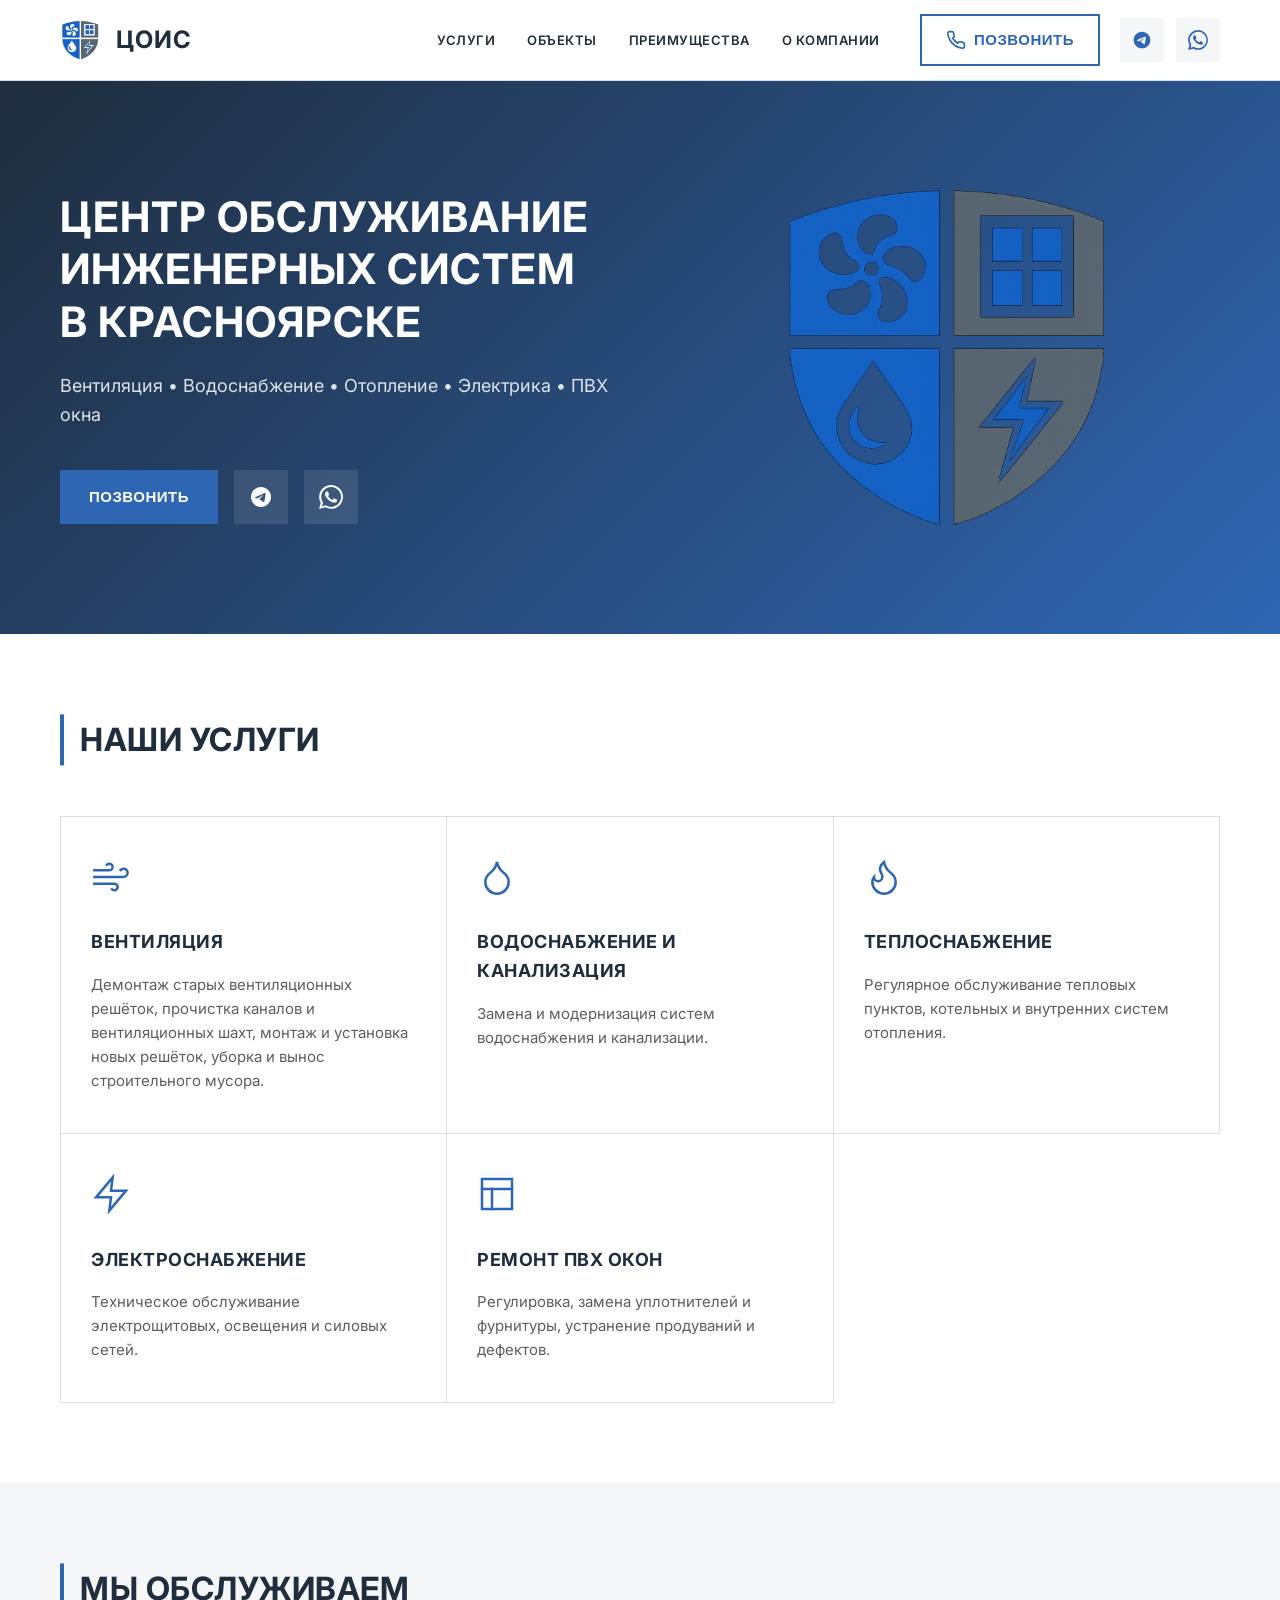
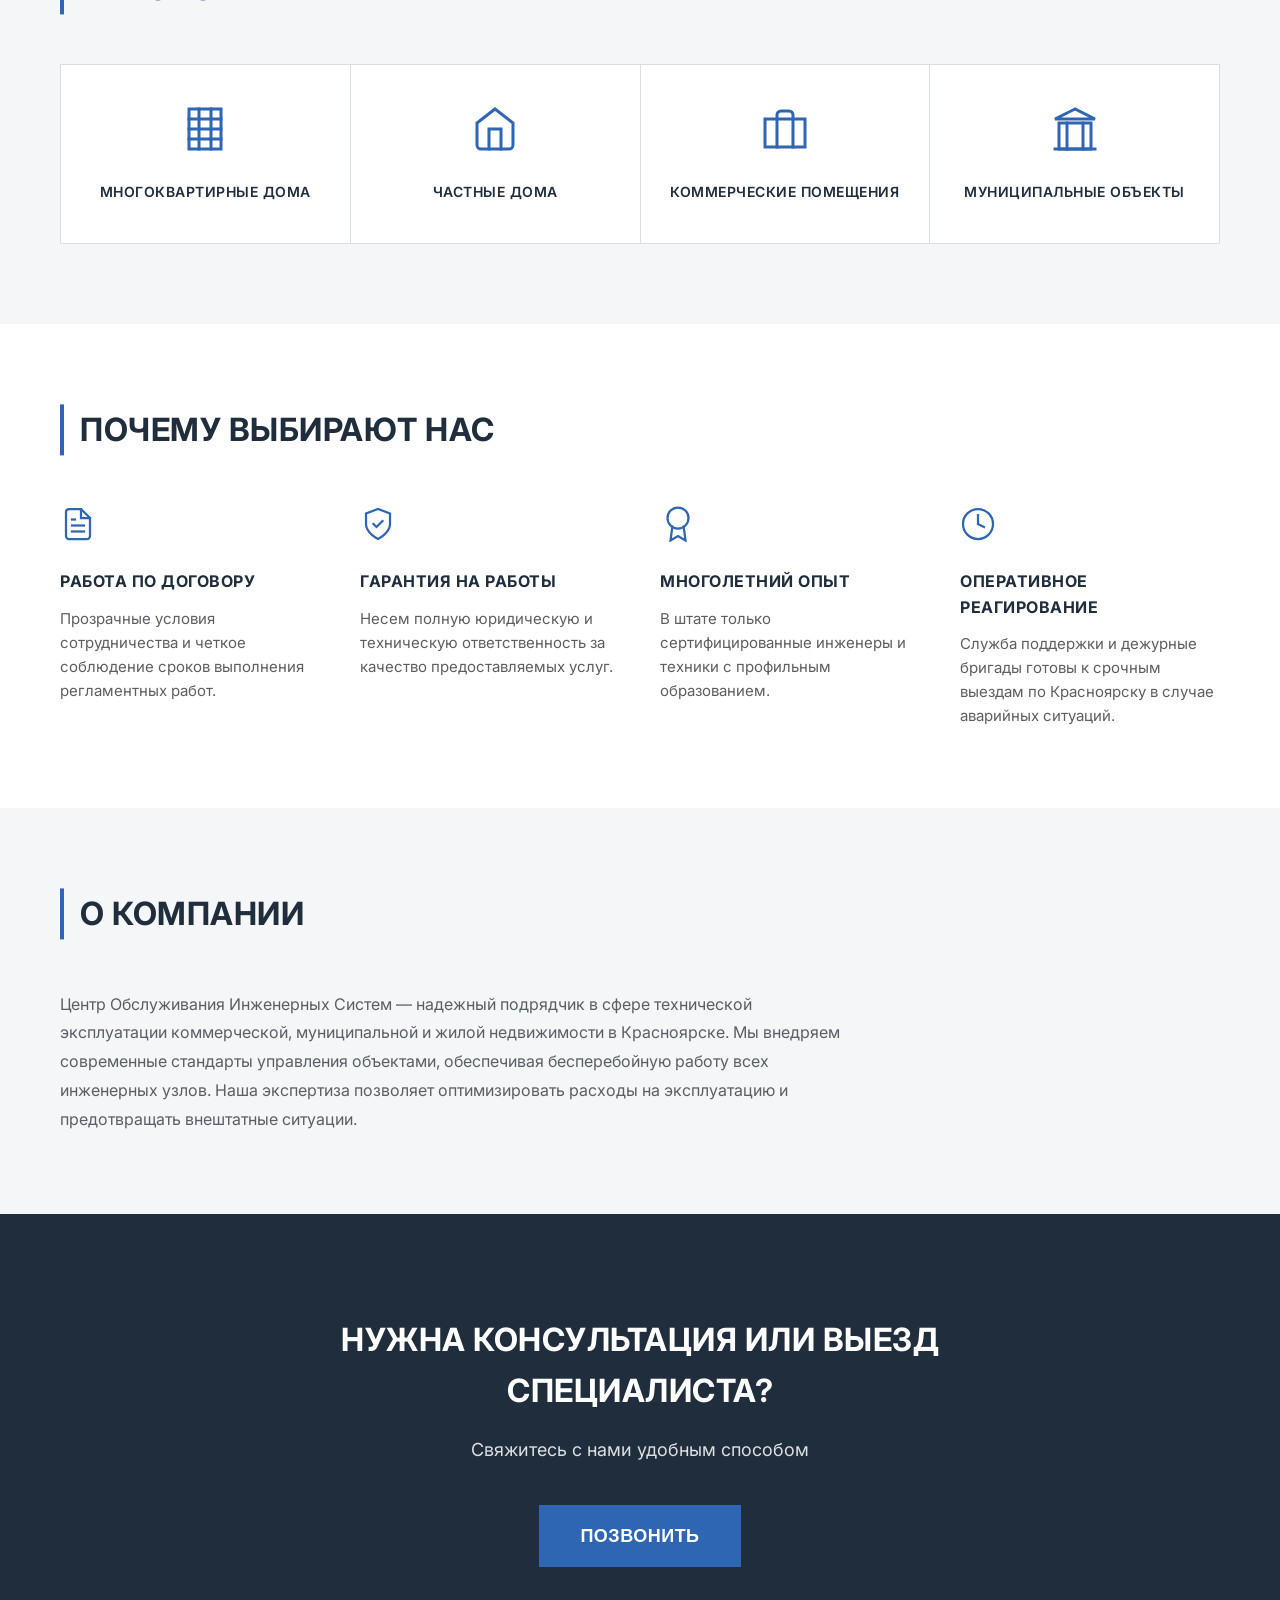
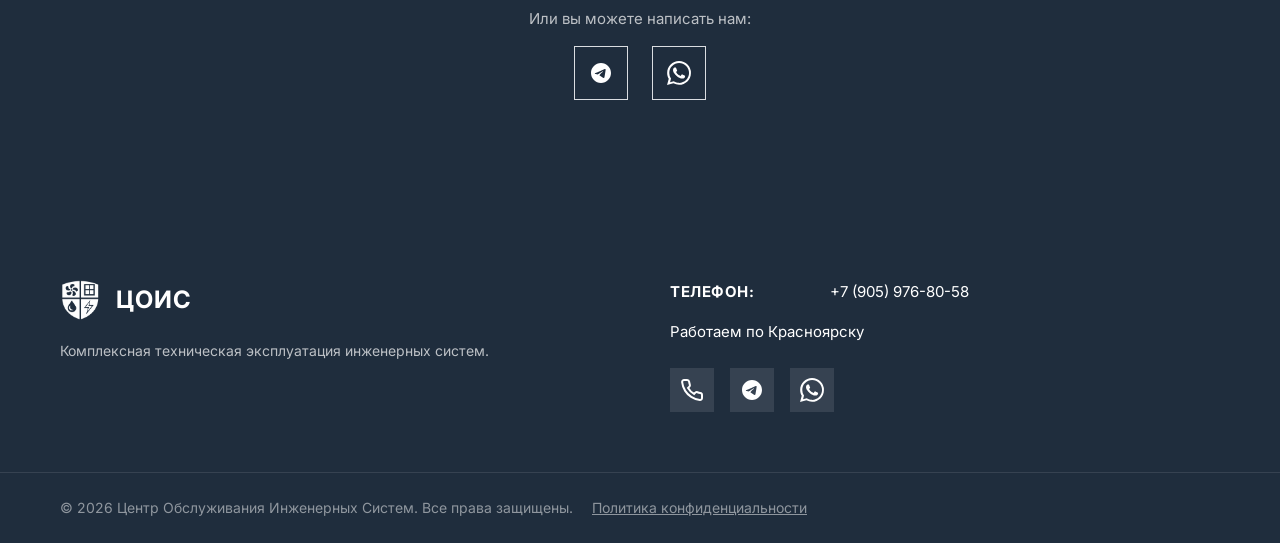
==== index.html @ afbdf445 "Initial release" ====
<!DOCTYPE html>
<html lang="ru">

<head>
    <meta charset="UTF-8">
    <meta name="viewport" content="width=device-width, initial-scale=1.0">
    <meta name="description"
        content="Центр Обслуживания Инженерных Систем в Красноярске. Профессиональный монтаж, ремонт и техническое обслуживание вентиляции, водоснабжения, отопления, электрики и ПВХ окон для частных, коммерческих и муниципальных объектов.">
    <meta name="keywords"
        content="обслуживание инженерных систем, Красноярск, вентиляция, водоснабжение, отопление, электрика, ремонт окон, ЦОИС">
    <meta name="author" content="ЦОИС">
    <title>Центр Обслуживания Инженерных Систем | Красноярск</title>


    <link rel="icon" type="image/png" href="image/logo.png">
    <link rel="apple-touch-icon" href="image/logo.png">


    <link rel="stylesheet" href="styles.css">
    <link href="https://fonts.googleapis.com/css2?family=Inter:wght@400;500;600;700&display=swap" rel="stylesheet">
    <!-- Yandex.Metrika counter -->
    <script type="text/javascript">
        (function (m, e, t, r, i, k, a) {
            m[i] = m[i] || function () { (m[i].a = m[i].a || []).push(arguments) };
            m[i].l = 1 * new Date();
            for (var j = 0; j < document.scripts.length; j++) { if (document.scripts[j].src === r) { return; } }
            k = e.createElement(t), a = e.getElementsByTagName(t)[0], k.async = 1, k.src = r, a.parentNode.insertBefore(k, a)
        })(window, document, 'script', 'https://mc.yandex.ru/metrika/tag.js?id=108239264', 'ym');

        ym(108239264, 'init', { ssr: true, clickmap: true, ecommerce: "dataLayer", referrer: document.referrer, url: location.href, accurateTrackBounce: true, trackLinks: true });
    </script>
    <noscript>
        <div><img src="https://mc.yandex.ru/watch/108239264" style="position:absolute; left:-9999px;" alt="" /></div>
    </noscript>
    <!-- /Yandex.Metrika counter -->
</head>

<body>
    <header class="header" id="header">
        <div class="container header-container">
            <a href="#" class="logo">
                <img src="image/logo.png" alt="ЦОИС" class="logo-img">
                <span class="logo-text">ЦОИС</span>
            </a>
            <div class="header-right">
                <nav class="nav">
                    <a href="#services">Услуги</a>
                    <a href="#objects">Объекты</a>
                    <a href="#advantages">Преимущества</a>
                    <a href="#about">О компании</a>
                </nav>
                <div class="header-actions">
                    <button class="btn btn-call-outline" id="headerCallBtn">
                        <svg viewBox="0 0 24 24" fill="none" stroke="currentColor" stroke-width="2"
                            stroke-linecap="square" stroke-linejoin="miter" class="btn-icon">
                            <path
                                d="M22 16.92v3a2 2 0 0 1-2.18 2 19.79 19.79 0 0 1-8.63-3.07 19.5 19.5 0 0 1-6-6 19.79 19.79 0 0 1-3.07-8.67A2 2 0 0 1 4.11 2h3a2 2 0 0 1 2 1.72 12.84 12.84 0 0 0 .7 2.81 2 2 0 0 1-.45 2.11L8.09 9.91a16 16 0 0 0 6 6l1.27-1.27a2 2 0 0 1 2.11-.45 12.84 12.84 0 0 0 2.81.7A2 2 0 0 1 22 16.92z">
                            </path>
                        </svg>
                        <span class="btn-text">Позвонить</span>
                    </button>

                    <div class="header-socials">
                        <a href="https://t.me/cois24ru" target="_blank" class="header-social-icon"
                            aria-label="Telegram">
                            <svg viewBox="0 0 24 24" fill="currentColor">
                                <path
                                    d="M12 2C6.48 2 2 6.48 2 12s4.48 10 10 10 10-4.48 10-10S17.52 2 12 2zm4.64 6.8c-.15 1.58-.8 5.42-1.13 7.19-.14.75-.42 1-.68 1.03-.58.05-1.02-.38-1.58-.75-.88-.58-1.38-.94-2.23-1.5-.99-.65-.35-1.01.22-1.59.15-.15 2.71-2.48 2.76-2.69a.2.2 0 0 0-.05-.18c-.06-.05-.14-.03-.21-.02-.09.02-1.49.95-4.22 2.79-.4.27-.76.41-1.08.4-.36-.01-1.04-.2-1.55-.37-.63-.2-1.12-.31-1.08-.66.02-.18.27-.36.74-.55 2.92-1.27 4.86-2.11 5.83-2.51 2.78-1.16 3.35-1.36 3.73-1.36.08 0 .27.02.39.12.1.08.13.19.14.27-.01.06.01.24 0 .38z" />
                            </svg>
                        </a>
                        <a href="https://wa.me/79059768058" target="_blank" class="header-social-icon"
                            aria-label="WhatsApp">
                            <svg viewBox="0 0 24 24" fill="currentColor">
                                <path
                                    d="M17.47 14.38c-.29-.15-1.76-.87-2.03-.97-.27-.1-.47-.15-.67.15-.2.3-.77.97-.94 1.16-.17.2-.35.22-.64.08-.3-.15-1.26-.46-2.39-1.48-.88-.79-1.46-1.76-1.63-2.06-.17-.3-.02-.46.13-.61.13-.13.3-.35.45-.52.15-.17.2-.3.3-.5.1-.2.05-.37-.03-.52-.07-.15-.67-1.61-.92-2.21-.24-.58-.49-.5-.67-.51h-.57c-.2 0-.52.07-.79.37-.27.3-1.04 1.02-1.04 2.48s1.07 2.88 1.21 3.07c.15.2 2.1 3.2 5.08 4.49.71.31 1.26.49 1.69.63.71.23 1.36.19 1.87.12.57-.08 1.76-.72 2.01-1.41.25-.69.25-1.29.17-1.41-.07-.12-.27-.2-.57-.35m-5.42 7.4h-.01c-1.75 0-3.46-.47-4.96-1.36l-.35-.21-3.69.97.98-3.6-.23-.37A9.82 9.82 0 0 1 2.27 12c0-5.45 4.44-9.88 9.89-9.88 2.64 0 5.12 1.03 6.99 2.9 1.87 1.86 2.89 4.35 2.89 6.99-.01 5.45-4.45 9.88-9.9 9.88m8.41-18.3A11.83 11.83 0 0 0 12.05 0C5.5 0 .16 5.34.16 11.89c0 2.1.55 4.14 1.59 5.95L.06 24l6.3-1.65a11.9 11.9 0 0 0 5.68 1.45h.01c6.55 0 11.89-5.33 11.89-11.89a11.83 11.83 0 0 0-3.48-8.41z" />
                            </svg>
                        </a>
                    </div>
                </div>
            </div>
        </div>
    </header>

    <main>
        <section class="hero">
            <div class="container hero-container">
                <div class="hero-content">
                    <h1 class="hero-title">Центр обслуживание инженерных систем в Красноярске</h1>
                    <p class="hero-subtitle">Вентиляция &bull; Водоснабжение &bull; Отопление &bull; Электрика &bull;
                        ПВХ окна</p>
                    <div class="hero-actions">
                        <button class="btn btn-primary" id="heroCallBtn">Позвонить</button>
                        <div class="hero-socials">
                            <a href="https://t.me/cois24ru" target="_blank" class="hero-social-icon"
                                aria-label="Telegram">
                                <svg viewBox="0 0 24 24" fill="currentColor">
                                    <path
                                        d="M12 2C6.48 2 2 6.48 2 12s4.48 10 10 10 10-4.48 10-10S17.52 2 12 2zm4.64 6.8c-.15 1.58-.8 5.42-1.13 7.19-.14.75-.42 1-.68 1.03-.58.05-1.02-.38-1.58-.75-.88-.58-1.38-.94-2.23-1.5-.99-.65-.35-1.01.22-1.59.15-.15 2.71-2.48 2.76-2.69a.2.2 0 0 0-.05-.18c-.06-.05-.14-.03-.21-.02-.09.02-1.49.95-4.22 2.79-.4.27-.76.41-1.08.4-.36-.01-1.04-.2-1.55-.37-.63-.2-1.12-.31-1.08-.66.02-.18.27-.36.74-.55 2.92-1.27 4.86-2.11 5.83-2.51 2.78-1.16 3.35-1.36 3.73-1.36.08 0 .27.02.39.12.1.08.13.19.14.27-.01.06.01.24 0 .38z" />
                                </svg>
                            </a>
                            <a href="https://wa.me/79059768058" target="_blank" class="hero-social-icon"
                                aria-label="WhatsApp">
                                <svg viewBox="0 0 24 24" fill="currentColor">
                                    <path
                                        d="M17.47 14.38c-.29-.15-1.76-.87-2.03-.97-.27-.1-.47-.15-.67.15-.2.3-.77.97-.94 1.16-.17.2-.35.22-.64.08-.3-.15-1.26-.46-2.39-1.48-.88-.79-1.46-1.76-1.63-2.06-.17-.3-.02-.46.13-.61.13-.13.3-.35.45-.52.15-.17.2-.3.3-.5.1-.2.05-.37-.03-.52-.07-.15-.67-1.61-.92-2.21-.24-.58-.49-.5-.67-.51h-.57c-.2 0-.52.07-.79.37-.27.3-1.04 1.02-1.04 2.48s1.07 2.88 1.21 3.07c.15.2 2.1 3.2 5.08 4.49.71.31 1.26.49 1.69.63.71.23 1.36.19 1.87.12.57-.08 1.76-.72 2.01-1.41.25-.69.25-1.29.17-1.41-.07-.12-.27-.2-.57-.35m-5.42 7.4h-.01c-1.75 0-3.46-.47-4.96-1.36l-.35-.21-3.69.97.98-3.6-.23-.37A9.82 9.82 0 0 1 2.27 12c0-5.45 4.44-9.88 9.89-9.88 2.64 0 5.12 1.03 6.99 2.9 1.87 1.86 2.89 4.35 2.89 6.99-.01 5.45-4.45 9.88-9.9 9.88m8.41-18.3A11.83 11.83 0 0 0 12.05 0C5.5 0 .16 5.34.16 11.89c0 2.1.55 4.14 1.59 5.95L.06 24l6.3-1.65a11.9 11.9 0 0 0 5.68 1.45h.01c6.55 0 11.89-5.33 11.89-11.89a11.83 11.83 0 0 0-3.48-8.41z" />
                                </svg>
                            </a>
                        </div>
                    </div>
                </div>
                <div class="hero-visual">
                    <img src="image/logo.png" alt="Логотип ЦОИС" class="hero-logo">
                </div>
            </div>
        </section>

        <section id="services" class="services section">
            <div class="container">
                <h2 class="section-title">Наши услуги</h2>
                <div class="services-grid">
                    <div class="service-card">
                        <div class="service-icon">
                            <svg viewBox="0 0 24 24" fill="none" stroke="currentColor" stroke-width="1.5"
                                stroke-linecap="square" stroke-linejoin="miter">
                                <path
                                    d="M9.59 4.59A2 2 0 1 1 11 8H2m10.59 11.41A2 2 0 1 0 14 16H2m15.73-8.27A2.5 2.5 0 1 1 19.5 12H2" />
                            </svg>
                        </div>
                        <h3>Вентиляция</h3>
                        <p>Демонтаж старых вентиляционных решёток, прочистка каналов и вентиляционных шахт, монтаж и
                            установка новых решёток, уборка и вынос строительного мусора.</p>
                    </div>
                    <div class="service-card">
                        <div class="service-icon">
                            <svg viewBox="0 0 24 24" fill="none" stroke="currentColor" stroke-width="1.5"
                                stroke-linecap="square" stroke-linejoin="miter">
                                <path
                                    d="M12 22a7 7 0 0 0 7-7c0-2-1-3.9-3-5.5s-3.5-4-4-6.5c-.5 2.5-2 4.9-4 6.5C6 11.1 5 13 5 15a7 7 0 0 0 7 7z" />
                            </svg>
                        </div>
                        <h3>Водоснабжение и канализация</h3>
                        <p>Замена и модернизация систем водоснабжения и канализации.</p>
                    </div>
                    <div class="service-card">
                        <div class="service-icon">
                            <svg viewBox="0 0 24 24" fill="none" stroke="currentColor" stroke-width="1.5"
                                stroke-linecap="square" stroke-linejoin="miter">
                                <path
                                    d="M8.5 14.5A2.5 2.5 0 0 0 11 12c0-1.38-.5-2-1-3-1.072-2.143-.224-4.054 2-6 .5 2.5 2 4.9 4 6.5 2 1.6 3 3.5 3 5.5a7 7 0 1 1-14 0c0-1.153.433-2.294 1-3a2.5 2.5 0 0 0 2.5 2.5z" />
                            </svg>
                        </div>
                        <h3>Теплоснабжение</h3>
                        <p>Регулярное обслуживание тепловых пунктов, котельных и внутренних систем отопления.</p>
                    </div>
                    <div class="service-card">
                        <div class="service-icon">
                            <svg viewBox="0 0 24 24" fill="none" stroke="currentColor" stroke-width="1.5"
                                stroke-linecap="square" stroke-linejoin="miter">
                                <polygon points="13 2 3 14 12 14 11 22 21 10 12 10 13 2" />
                            </svg>
                        </div>
                        <h3>Электроснабжение</h3>
                        <p>Техническое обслуживание электрощитовых, освещения и силовых сетей.</p>
                    </div>
                    <div class="service-card">
                        <div class="service-icon">
                            <svg viewBox="0 0 24 24" fill="none" stroke="currentColor" stroke-width="1.5"
                                stroke-linecap="square" stroke-linejoin="miter">
                                <rect x="3" y="3" width="18" height="18" rx="0" ry="0" />
                                <line x1="3" y1="9" x2="21" y2="9" />
                                <line x1="9" y1="21" x2="9" y2="9" />
                            </svg>
                        </div>
                        <h3>Ремонт ПВХ окон</h3>
                        <p>Регулировка, замена уплотнителей и фурнитуры, устранение продуваний и дефектов.</p>
                    </div>
                </div>
            </div>
        </section>

        <section id="objects" class="objects section bg-light">
            <div class="container">
                <h2 class="section-title">Мы обслуживаем</h2>
                <div class="objects-grid">
                    <div class="object-item">
                        <div class="object-icon">
                            <svg viewBox="0 0 24 24" fill="none" stroke="currentColor" stroke-width="1.5"
                                stroke-linecap="square" stroke-linejoin="miter">
                                <rect x="4" y="2" width="16" height="20" rx="0" ry="0" />
                                <line x1="9" y1="22" x2="9" y2="2" />
                                <line x1="15" y1="22" x2="15" y2="2" />
                                <line x1="4" y1="12" x2="20" y2="12" />
                                <line x1="4" y1="7" x2="20" y2="7" />
                                <line x1="4" y1="17" x2="20" y2="17" />
                            </svg>
                        </div>
                        <h3>Многоквартирные дома</h3>
                    </div>
                    <div class="object-item">
                        <div class="object-icon">
                            <svg viewBox="0 0 24 24" fill="none" stroke="currentColor" stroke-width="1.5"
                                stroke-linecap="square" stroke-linejoin="miter">
                                <path d="M3 9l9-7 9 7v11a2 2 0 0 1-2 2H5a2 2 0 0 1-2-2z" />
                                <polyline points="9 22 9 12 15 12 15 22" />
                            </svg>
                        </div>
                        <h3>Частные дома</h3>
                    </div>
                    <div class="object-item">
                        <div class="object-icon">
                            <svg viewBox="0 0 24 24" fill="none" stroke="currentColor" stroke-width="1.5"
                                stroke-linecap="square" stroke-linejoin="miter">
                                <rect x="2" y="7" width="20" height="14" rx="0" ry="0" />
                                <path d="M16 21V5a2 2 0 0 0-2-2h-4a2 2 0 0 0-2 2v16" />
                            </svg>
                        </div>
                        <h3>Коммерческие помещения</h3>
                    </div>
                    <div class="object-item">
                        <div class="object-icon">
                            <svg viewBox="0 0 24 24" fill="none" stroke="currentColor" stroke-width="1.5"
                                stroke-linecap="square" stroke-linejoin="miter">
                                <polygon points="12 2 2 7 22 7 12 2" />
                                <rect x="4" y="9" width="16" height="13" />
                                <line x1="8" y1="9" x2="8" y2="22" />
                                <line x1="16" y1="9" x2="16" y2="22" />
                                <line x1="2" y1="22" x2="22" y2="22" />
                            </svg>
                        </div>
                        <h3>Муниципальные объекты</h3>
                    </div>
                </div>
            </div>
        </section>

        <section id="advantages" class="advantages section">
            <div class="container">
                <h2 class="section-title">Почему выбирают нас</h2>
                <div class="advantages-grid">
                    <div class="advantage-card">
                        <div class="advantage-icon">
                            <svg viewBox="0 0 24 24" fill="none" stroke="currentColor" stroke-width="1.5"
                                stroke-linecap="square" stroke-linejoin="miter">
                                <path d="M14 2H6a2 2 0 0 0-2 2v16a2 2 0 0 0 2 2h12a2 2 0 0 0 2-2V8z" />
                                <polyline points="14 2 14 8 20 8" />
                                <line x1="16" y1="13" x2="8" y2="13" />
                                <line x1="16" y1="17" x2="8" y2="17" />
                                <polyline points="10 9 9 9 8 9" />
                            </svg>
                        </div>
                        <h3>Работа по договору</h3>
                        <p>Прозрачные условия сотрудничества и четкое соблюдение сроков выполнения регламентных работ.
                        </p>
                    </div>
                    <div class="advantage-card">
                        <div class="advantage-icon">
                            <svg viewBox="0 0 24 24" fill="none" stroke="currentColor" stroke-width="1.5"
                                stroke-linecap="square" stroke-linejoin="miter">
                                <path d="M12 22s8-4 8-10V5l-8-3-8 3v7c0 6 8 10 8 10z" />
                                <polyline points="9 12 11 14 15 10" />
                            </svg>
                        </div>
                        <h3>Гарантия на работы</h3>
                        <p>Несем полную юридическую и техническую ответственность за качество предоставляемых услуг.</p>
                    </div>
                    <div class="advantage-card">
                        <div class="advantage-icon">
                            <svg viewBox="0 0 24 24" fill="none" stroke="currentColor" stroke-width="1.5"
                                stroke-linecap="square" stroke-linejoin="miter">
                                <circle cx="12" cy="8" r="7" />
                                <polyline points="8.21 13.89 7 23 12 20 17 23 15.79 13.88" />
                            </svg>
                        </div>
                        <h3>Многолетний опыт</h3>
                        <p>В штате только сертифицированные инженеры и техники с профильным образованием.</p>
                    </div>
                    <div class="advantage-card">
                        <div class="advantage-icon">
                            <svg viewBox="0 0 24 24" fill="none" stroke="currentColor" stroke-width="1.5"
                                stroke-linecap="square" stroke-linejoin="miter">
                                <circle cx="12" cy="12" r="10" />
                                <polyline points="12 6 12 12 16 14" />
                            </svg>
                        </div>
                        <h3>Оперативное реагирование</h3>
                        <p>Служба поддержки и дежурные бригады готовы к срочным выездам по Красноярску в случае
                            аварийных ситуаций.</p>
                    </div>
                </div>
            </div>
        </section>

        <section id="about" class="about section bg-light">
            <div class="container">
                <div class="about-content">
                    <h2 class="section-title">О компании</h2>
                    <p class="about-text">
                        Центр Обслуживания Инженерных Систем — надежный подрядчик в сфере технической эксплуатации
                        коммерческой, муниципальной и жилой недвижимости в Красноярске. Мы внедряем современные
                        стандарты управления
                        объектами, обеспечивая бесперебойную работу всех инженерных узлов. Наша экспертиза позволяет
                        оптимизировать расходы на эксплуатацию и предотвращать внештатные ситуации.
                    </p>
                </div>
            </div>
        </section>

        <section class="cta section">
            <div class="container">
                <div class="cta-content">
                    <h2 class="cta-title">НУЖНА КОНСУЛЬТАЦИЯ ИЛИ ВЫЕЗД СПЕЦИАЛИСТА?</h2>
                    <p class="cta-subtitle">Свяжитесь с нами удобным способом</p>
                    <button class="btn btn-primary cta-main-btn" id="ctaCallBtn">ПОЗВОНИТЬ</button>

                    <div class="cta-messengers-group">
                        <p class="cta-messengers-title">Или вы можете написать нам:</p>
                        <div class="cta-socials">
                            <a href="https://t.me/cois24ru" target="_blank" class="cta-social-icon"
                                aria-label="Telegram">
                                <svg viewBox="0 0 24 24" fill="currentColor">
                                    <path
                                        d="M12 2C6.48 2 2 6.48 2 12s4.48 10 10 10 10-4.48 10-10S17.52 2 12 2zm4.64 6.8c-.15 1.58-.8 5.42-1.13 7.19-.14.75-.42 1-.68 1.03-.58.05-1.02-.38-1.58-.75-.88-.58-1.38-.94-2.23-1.5-.99-.65-.35-1.01.22-1.59.15-.15 2.71-2.48 2.76-2.69a.2.2 0 0 0-.05-.18c-.06-.05-.14-.03-.21-.02-.09.02-1.49.95-4.22 2.79-.4.27-.76.41-1.08.4-.36-.01-1.04-.2-1.55-.37-.63-.2-1.12-.31-1.08-.66.02-.18.27-.36.74-.55 2.92-1.27 4.86-2.11 5.83-2.51 2.78-1.16 3.35-1.36 3.73-1.36.08 0 .27.02.39.12.1.08.13.19.14.27-.01.06.01.24 0 .38z" />
                                </svg>
                            </a>
                            <a href="https://wa.me/79059768058" target="_blank" class="cta-social-icon"
                                aria-label="WhatsApp">
                                <svg viewBox="0 0 24 24" fill="currentColor">
                                    <path
                                        d="M17.47 14.38c-.29-.15-1.76-.87-2.03-.97-.27-.1-.47-.15-.67.15-.2.3-.77.97-.94 1.16-.17.2-.35.22-.64.08-.3-.15-1.26-.46-2.39-1.48-.88-.79-1.46-1.76-1.63-2.06-.17-.3-.02-.46.13-.61.13-.13.3-.35.45-.52.15-.17.2-.3.3-.5.1-.2.05-.37-.03-.52-.07-.15-.67-1.61-.92-2.21-.24-.58-.49-.5-.67-.51h-.57c-.2 0-.52.07-.79.37-.27.3-1.04 1.02-1.04 2.48s1.07 2.88 1.21 3.07c.15.2 2.1 3.2 5.08 4.49.71.31 1.26.49 1.69.63.71.23 1.36.19 1.87.12.57-.08 1.76-.72 2.01-1.41.25-.69.25-1.29.17-1.41-.07-.12-.27-.2-.57-.35m-5.42 7.4h-.01c-1.75 0-3.46-.47-4.96-1.36l-.35-.21-3.69.97.98-3.6-.23-.37A9.82 9.82 0 0 1 2.27 12c0-5.45 4.44-9.88 9.89-9.88 2.64 0 5.12 1.03 6.99 2.9 1.87 1.86 2.89 4.35 2.89 6.99-.01 5.45-4.45 9.88-9.9 9.88m8.41-18.3A11.83 11.83 0 0 0 12.05 0C5.5 0 .16 5.34.16 11.89c0 2.1.55 4.14 1.59 5.95L.06 24l6.3-1.65a11.9 11.9 0 0 0 5.68 1.45h.01c6.55 0 11.89-5.33 11.89-11.89a11.83 11.83 0 0 0-3.48-8.41z" />
                                </svg>
                            </a>
                        </div>
                    </div>
                </div>
            </div>
        </section>
    </main>

    <footer id="contacts" class="footer">
        <div class="container footer-container">
            <div class="footer-info">
                <div class="logo footer-logo">
                    <img src="image/logo.png" alt="ЦОИС" class="logo-img-footer">
                    <span>ЦОИС</span>
                </div>
                <p>Комплексная техническая эксплуатация инженерных систем.</p>
            </div>
            <div class="footer-contacts">
                <div class="contact-item">
                    <span class="contact-label">Телефон:</span>
                    <a href="tel:+79059768058">+7 (905) 976-80-58</a>
                </div>

                <div class="contact-item">
                    <span>Работаем по Красноярску</span>
                </div>
                <div class="footer-socials">
                    <a href="tel:+79059768058" class="social-icon" aria-label="Позвонить">
                        <svg viewBox="0 0 24 24" fill="none" stroke="currentColor" stroke-width="2"
                            stroke-linecap="square" stroke-linejoin="miter">
                            <path
                                d="M22 16.92v3a2 2 0 0 1-2.18 2 19.79 19.79 0 0 1-8.63-3.07 19.5 19.5 0 0 1-6-6 19.79 19.79 0 0 1-3.07-8.67A2 2 0 0 1 4.11 2h3a2 2 0 0 1 2 1.72 12.84 12.84 0 0 0 .7 2.81 2 2 0 0 1-.45 2.11L8.09 9.91a16 16 0 0 0 6 6l1.27-1.27a2 2 0 0 1 2.11-.45 12.84 12.84 0 0 0 2.81.7A2 2 0 0 1 22 16.92z">
                            </path>
                        </svg>
                    </a>
                    <a href="https://t.me/cois24ru" target="_blank" class="social-icon" aria-label="Telegram">
                        <svg viewBox="0 0 24 24" fill="currentColor">
                            <path
                                d="M12 2C6.48 2 2 6.48 2 12s4.48 10 10 10 10-4.48 10-10S17.52 2 12 2zm4.64 6.8c-.15 1.58-.8 5.42-1.13 7.19-.14.75-.42 1-.68 1.03-.58.05-1.02-.38-1.58-.75-.88-.58-1.38-.94-2.23-1.5-.99-.65-.35-1.01.22-1.59.15-.15 2.71-2.48 2.76-2.69a.2.2 0 0 0-.05-.18c-.06-.05-.14-.03-.21-.02-.09.02-1.49.95-4.22 2.79-.4.27-.76.41-1.08.4-.36-.01-1.04-.2-1.55-.37-.63-.2-1.12-.31-1.08-.66.02-.18.27-.36.74-.55 2.92-1.27 4.86-2.11 5.83-2.51 2.78-1.16 3.35-1.36 3.73-1.36.08 0 .27.02.39.12.1.08.13.19.14.27-.01.06.01.24 0 .38z" />
                        </svg>
                    </a>
                    <a href="https://wa.me/79059768058" target="_blank" class="social-icon" aria-label="WhatsApp">
                        <svg viewBox="0 0 24 24" fill="currentColor">
                            <path
                                d="M17.47 14.38c-.29-.15-1.76-.87-2.03-.97-.27-.1-.47-.15-.67.15-.2.3-.77.97-.94 1.16-.17.2-.35.22-.64.08-.3-.15-1.26-.46-2.39-1.48-.88-.79-1.46-1.76-1.63-2.06-.17-.3-.02-.46.13-.61.13-.13.3-.35.45-.52.15-.17.2-.3.3-.5.1-.2.05-.37-.03-.52-.07-.15-.67-1.61-.92-2.21-.24-.58-.49-.5-.67-.51h-.57c-.2 0-.52.07-.79.37-.27.3-1.04 1.02-1.04 2.48s1.07 2.88 1.21 3.07c.15.2 2.1 3.2 5.08 4.49.71.31 1.26.49 1.69.63.71.23 1.36.19 1.87.12.57-.08 1.76-.72 2.01-1.41.25-.69.25-1.29.17-1.41-.07-.12-.27-.2-.57-.35m-5.42 7.4h-.01c-1.75 0-3.46-.47-4.96-1.36l-.35-.21-3.69.97.98-3.6-.23-.37A9.82 9.82 0 0 1 2.27 12c0-5.45 4.44-9.88 9.89-9.88 2.64 0 5.12 1.03 6.99 2.9 1.87 1.86 2.89 4.35 2.89 6.99-.01 5.45-4.45 9.88-9.9 9.88m8.41-18.3A11.83 11.83 0 0 0 12.05 0C5.5 0 .16 5.34.16 11.89c0 2.1.55 4.14 1.59 5.95L.06 24l6.3-1.65a11.9 11.9 0 0 0 5.68 1.45h.01c6.55 0 11.89-5.33 11.89-11.89a11.83 11.83 0 0 0-3.48-8.41z" />
                        </svg>
                    </a>
                </div>
            </div>
        </div>
        <div class="footer-bottom">
            <div class="container">
                <p>&copy; 2026 Центр Обслуживания Инженерных Систем. Все права защищены. <a href="/privacy/"
                        style="text-decoration: underline; margin-left: 15px;">Политика конфиденциальности</a></p>
            </div>
        </div>
    </footer>

    <div class="popup-overlay" id="callPopup">
        <div class="popup-content">
            <button class="popup-close" id="popupCloseBtn" aria-label="Закрыть">
                <svg viewBox="0 0 24 24" fill="none" stroke="currentColor" stroke-width="2" stroke-linecap="square"
                    stroke-linejoin="miter">
                    <line x1="18" y1="6" x2="6" y2="18"></line>
                    <line x1="6" y1="6" x2="18" y2="18"></line>
                </svg>
            </button>
            <h3 class="popup-title">Связаться с нами</h3>
            <a href="tel:+79059768058" class="popup-phone">+7 (905) 976-80-58</a>
            <p class="popup-subtitle">Или напишите в удобный мессенджер:</p>
            <div class="popup-messengers">
                <a href="https://t.me/cois24ru" target="_blank" class="messenger-btn btn-tg">
                    <svg viewBox="0 0 24 24" fill="currentColor">
                        <path
                            d="M12 2C6.48 2 2 6.48 2 12s4.48 10 10 10 10-4.48 10-10S17.52 2 12 2zm4.64 6.8c-.15 1.58-.8 5.42-1.13 7.19-.14.75-.42 1-.68 1.03-.58.05-1.02-.38-1.58-.75-.88-.58-1.38-.94-2.23-1.5-.99-.65-.35-1.01.22-1.59.15-.15 2.71-2.48 2.76-2.69a.2.2 0 0 0-.05-.18c-.06-.05-.14-.03-.21-.02-.09.02-1.49.95-4.22 2.79-.4.27-.76.41-1.08.4-.36-.01-1.04-.2-1.55-.37-.63-.2-1.12-.31-1.08-.66.02-.18.27-.36.74-.55 2.92-1.27 4.86-2.11 5.83-2.51 2.78-1.16 3.35-1.36 3.73-1.36.08 0 .27.02.39.12.1.08.13.19.14.27-.01.06.01.24 0 .38z" />
                    </svg>
                    <span>Telegram</span>
                </a>
                <a href="https://wa.me/79059768058" target="_blank" class="messenger-btn btn-wa">
                    <svg viewBox="0 0 24 24" fill="currentColor">
                        <path
                            d="M17.47 14.38c-.29-.15-1.76-.87-2.03-.97-.27-.1-.47-.15-.67.15-.2.3-.77.97-.94 1.16-.17.2-.35.22-.64.08-.3-.15-1.26-.46-2.39-1.48-.88-.79-1.46-1.76-1.63-2.06-.17-.3-.02-.46.13-.61.13-.13.3-.35.45-.52.15-.17.2-.3.3-.5.1-.2.05-.37-.03-.52-.07-.15-.67-1.61-.92-2.21-.24-.58-.49-.5-.67-.51h-.57c-.2 0-.52.07-.79.37-.27.3-1.04 1.02-1.04 2.48s1.07 2.88 1.21 3.07c.15.2 2.1 3.2 5.08 4.49.71.31 1.26.49 1.69.63.71.23 1.36.19 1.87.12.57-.08 1.76-.72 2.01-1.41.25-.69.25-1.29.17-1.41-.07-.12-.27-.2-.57-.35m-5.42 7.4h-.01c-1.75 0-3.46-.47-4.96-1.36l-.35-.21-3.69.97.98-3.6-.23-.37A9.82 9.82 0 0 1 2.27 12c0-5.45 4.44-9.88 9.89-9.88 2.64 0 5.12 1.03 6.99 2.9 1.87 1.86 2.89 4.35 2.89 6.99-.01 5.45-4.45 9.88-9.9 9.88m8.41-18.3A11.83 11.83 0 0 0 12.05 0C5.5 0 .16 5.34.16 11.89c0 2.1.55 4.14 1.59 5.95L.06 24l6.3-1.65a11.9 11.9 0 0 0 5.68 1.45h.01c6.55 0 11.89-5.33 11.89-11.89a11.83 11.83 0 0 0-3.48-8.41z" />
                    </svg>
                    <span>WhatsApp</span>
                </a>
            </div>
        </div>
    </div>

    <button class="scroll-top-btn" id="scrollTopBtn" aria-label="Наверх">
        <svg viewBox="0 0 24 24" fill="none" stroke="currentColor" stroke-width="2" stroke-linecap="square"
            stroke-linejoin="miter">
            <polyline points="18 15 12 9 6 15"></polyline>
        </svg>
    </button>

    <script src="main.js"></script>
</body>

</html>
---- styles.css ----
:root {
    --primary-blue: #2F66B3;
    --primary-blue-hover: #244f8f;
    --dark-blue: #1f2d3d;
    --grey-text: #5B5F63;
    --bg-white: #FFFFFF;
    --bg-light: #f4f6f8;
    --border-color: #daddE1;
}

* {
    margin: 0;
    padding: 0;
    box-sizing: border-box;
}

html,
body {
    overflow-x: hidden;
}

html {
    scroll-behavior: smooth;
}

body {
    font-family: 'Inter', sans-serif;
    color: var(--dark-blue);
    background-color: var(--bg-white);
    line-height: 1.6;
    font-size: 16px;
    -webkit-font-smoothing: antialiased;
}

a {
    text-decoration: none;
    color: inherit;
    transition: color 0.2s ease, background-color 0.2s ease;
}

.container {
    max-width: 1200px;
    margin: 0 auto;
    padding: 0 20px;
}

.section {
    padding: 80px 0;
}

.bg-light {
    background-color: var(--bg-light);
}

.section-title {
    font-size: 32px;
    font-weight: 700;
    color: var(--dark-blue);
    margin-bottom: 50px;
    text-align: left;
    position: relative;
    padding-left: 20px;
    text-transform: uppercase;
    letter-spacing: 0.5px;
}

.section-title::before {
    content: '';
    position: absolute;
    left: 0;
    top: 50%;
    transform: translateY(-50%);
    height: 100%;
    width: 4px;
    background-color: var(--primary-blue);
}

.btn {
    display: inline-block;
    padding: 14px 28px;
    font-size: 15px;
    font-weight: 600;
    cursor: pointer;
    transition: background-color 0.2s ease, border-color 0.2s ease, color 0.2s ease;
    text-align: center;
    border-radius: 0;
    line-height: 24px;
    text-transform: uppercase;
    letter-spacing: 0.5px;
}

.btn-primary {
    background-color: var(--primary-blue);
    color: var(--bg-white);
    border: 1px solid var(--primary-blue);
}

.btn-primary:hover {
    background-color: var(--primary-blue-hover);
    border-color: var(--primary-blue-hover);
}

.btn-outline {
    background-color: transparent;
    color: var(--dark-blue);
    border: 1px solid var(--dark-blue);
}

.btn-outline:hover {
    background-color: var(--dark-blue);
    color: var(--bg-white);
}

.header {
    background-color: var(--bg-white);
    border-bottom: 1px solid var(--border-color);
    position: fixed;
    width: 100%;
    top: 0;
    left: 0;
    z-index: 100;
    transition: transform 0.3s ease;
}

.header.header-hidden {
    transform: translateY(-100%);
}

.header+main {
    margin-top: 80px;
}

.header-container {
    display: flex;
    justify-content: space-between;
    align-items: center;
    height: 80px;
}

.logo {
    display: flex;
    align-items: center;
    gap: 16px;
    font-size: 24px;
    font-weight: 700;
    color: var(--dark-blue);
    letter-spacing: 1px;
}

.logo-img {
    height: 40px;
    width: auto;
}

.logo-text {
    text-transform: uppercase;
}

.logo-img-footer {
    height: 40px;
    width: auto;
    filter: brightness(0) invert(1);
}

.header-right {
    display: flex;
    align-items: center;
    gap: 40px;
}

.header-actions {
    display: flex;
    align-items: center;
    gap: 20px;
}

.header-socials {
    display: flex;
    gap: 12px;
}

.header-social-icon {
    display: flex;
    align-items: center;
    justify-content: center;
    width: 44px;
    height: 44px;
    border-radius: 0;
    background-color: var(--bg-light);
    color: var(--primary-blue);
    transition: background-color 0.2s ease, color 0.2s ease;
}

.header-social-icon svg {
    width: 20px;
    height: 20px;
}

.header-social-icon:hover {
    background-color: var(--primary-blue);
    color: var(--bg-white);
}

.btn-call-outline {
    display: inline-flex;
    align-items: center;
    justify-content: center;
    gap: 8px;
    padding: 12px 24px;
    background-color: var(--bg-white);
    border: 2px solid var(--primary-blue);
    color: var(--primary-blue);
    font-size: 15px;
    font-weight: 600;
    cursor: pointer;
    text-transform: uppercase;
    letter-spacing: 0.5px;
    transition: all 0.3s ease;
}

.btn-call-outline:hover {
    background-color: var(--primary-blue);
    color: var(--bg-white);
}

.btn-icon {
    width: 20px;
    height: 20px;
    transition: color 0.3s ease;
}

.nav {
    display: flex;
    gap: 32px;
}

.nav a {
    font-size: 13px;
    font-weight: 600;
    color: var(--dark-blue);
    text-transform: uppercase;
    letter-spacing: 0.5px;
}

.nav a:hover {
    color: var(--primary-blue);
}

.hero {
    background: linear-gradient(135deg, var(--dark-blue) 0%, var(--primary-blue) 100%);
    color: var(--bg-white);
    padding: 100px 0;
}

.hero-container {
    display: flex;
    align-items: center;
    justify-content: space-between;
    gap: 60px;
}

.hero-content {
    flex: 1;
    max-width: 600px;
}

.hero-title {
    font-size: 42px;
    font-weight: 700;
    line-height: 1.25;
    margin-bottom: 24px;
    text-transform: uppercase;
    letter-spacing: 1px;
}

.hero-subtitle {
    font-size: 18px;
    color: rgba(255, 255, 255, 0.85);
    margin-bottom: 40px;
    font-weight: 400;
    line-height: 1.6;
}

.hero-actions {
    display: flex;
    align-items: center;
    gap: 16px;
    flex-wrap: wrap;
}

.hero-socials {
    display: flex;
    gap: 16px;
}

.hero-social-icon {
    display: flex;
    align-items: center;
    justify-content: center;
    width: 54px;
    height: 54px;
    border-radius: 0;
    background-color: rgba(255, 255, 255, 0.1);
    color: var(--bg-white);
    transition: background-color 0.2s ease, transform 0.2s ease;
}

.hero-social-icon svg {
    width: 24px;
    height: 24px;
}

.hero-social-icon:hover {
    background-color: var(--primary-blue);
}

.hero-visual {
    flex: 1;
    display: flex;
    justify-content: center;
    align-items: center;
}

.hero-logo {
    width: 350px;
    height: auto;
}

.services-grid {
    display: grid;
    grid-template-columns: repeat(auto-fit, minmax(300px, 1fr));
    gap: 0;
    border-top: 1px solid var(--border-color);
    border-left: 1px solid var(--border-color);
}

.service-card {
    background-color: var(--bg-white);
    padding: 40px 30px;
    text-align: left;
    border-right: 1px solid var(--border-color);
    border-bottom: 1px solid var(--border-color);
    transition: background-color 0.2s ease;
}

.service-card:hover {
    background-color: var(--bg-light);
}

.service-icon {
    margin-bottom: 24px;
    color: var(--primary-blue);
}

.service-icon svg {
    width: 40px;
    height: 40px;
}

.service-card h3 {
    font-size: 18px;
    font-weight: 700;
    color: var(--dark-blue);
    margin-bottom: 16px;
    text-transform: uppercase;
    letter-spacing: 0.5px;
}

.service-card p {
    color: var(--grey-text);
    font-size: 15px;
}

.objects-grid {
    display: grid;
    grid-template-columns: repeat(auto-fit, minmax(220px, 1fr));
    gap: 0;
    border-top: 1px solid var(--border-color);
    border-left: 1px solid var(--border-color);
}

.object-item {
    background-color: var(--bg-white);
    padding: 40px 20px;
    text-align: center;
    border-right: 1px solid var(--border-color);
    border-bottom: 1px solid var(--border-color);
    transition: background-color 0.2s ease;
}

.object-item:hover {
    background-color: var(--primary-blue);
    color: var(--bg-white);
}

.object-item:hover .object-icon {
    color: var(--bg-white);
}

.object-item:hover h3 {
    color: var(--bg-white);
}

.object-icon {
    color: var(--primary-blue);
    margin-bottom: 20px;
    transition: color 0.2s ease;
}

.object-icon svg {
    width: 48px;
    height: 48px;
    stroke-width: 1.5;
}

.object-item h3 {
    font-size: 14px;
    font-weight: 600;
    color: var(--dark-blue);
    text-transform: uppercase;
    letter-spacing: 0.5px;
    transition: color 0.2s ease;
}

.advantages-grid {
    display: grid;
    grid-template-columns: repeat(auto-fit, minmax(260px, 1fr));
    gap: 40px;
}

.advantage-card {
    text-align: left;
}

.advantage-icon {
    margin-bottom: 20px;
    color: var(--primary-blue);
}

.advantage-icon svg {
    width: 36px;
    height: 36px;
}

.advantage-card h3 {
    font-size: 16px;
    font-weight: 700;
    color: var(--dark-blue);
    margin-bottom: 12px;
    text-transform: uppercase;
    letter-spacing: 0.5px;
}

.advantage-card p {
    color: var(--grey-text);
    font-size: 15px;
}

.about-content {
    max-width: 800px;
}

.about-text {
    font-size: 16px;
    color: var(--grey-text);
    line-height: 1.8;
}

.cta {
    background-color: var(--dark-blue);
    color: var(--bg-white);
    padding: 100px 0;
    text-align: center;
}

.cta-content {
    max-width: 700px;
    margin: 0 auto;
    display: flex;
    flex-direction: column;
    align-items: center;
}

.cta-title {
    font-size: 32px;
    font-weight: 700;
    color: var(--bg-white);
    margin-bottom: 20px;
    text-transform: uppercase;
    letter-spacing: 0.5px;
}

.cta-subtitle {
    font-size: 18px;
    color: rgba(255, 255, 255, 0.85);
    margin-bottom: 40px;
}

.cta-main-btn {
    font-size: 18px;
    padding: 18px 40px;
    margin-bottom: 40px;
}

.cta-messengers-group {
    display: flex;
    flex-direction: column;
    align-items: center;
}

.cta-messengers-title {
    font-size: 15px;
    color: rgba(255, 255, 255, 0.7);
    margin-bottom: 15px;
}

.cta-socials {
    display: flex;
    gap: 24px;
    justify-content: center;
}

.cta-social-icon {
    display: flex;
    align-items: center;
    justify-content: center;
    width: 54px;
    height: 54px;
    border-radius: 0;
    background-color: transparent;
    border: 1px solid var(--border-color);
    color: var(--bg-white);
    transition: background-color 0.2s ease, color 0.2s ease;
}

.cta-social-icon svg {
    width: 24px;
    height: 24px;
}

.cta-social-icon:hover {
    background-color: var(--primary-blue);
    color: var(--bg-white);
    border-color: var(--primary-blue);
}

.footer {
    background-color: var(--dark-blue);
    color: var(--bg-white);
    padding-top: 80px;
}

.footer-container {
    display: flex;
    justify-content: space-between;
    flex-wrap: wrap;
    gap: 60px;
    margin-bottom: 60px;
}

.footer-info {
    flex: 1;
    min-width: 250px;
}

.footer-logo {
    color: var(--bg-white);
    margin-bottom: 20px;
}

.footer-info p {
    color: rgba(255, 255, 255, 0.7);
    font-size: 14px;
}

.footer-contacts {
    flex: 1;
    display: flex;
    flex-direction: column;
    gap: 16px;
    min-width: 300px;
}

.contact-item {
    display: flex;
    align-items: flex-start;
}

.contact-label {
    min-width: 160px;
    color: var(--primary-blue);
    font-weight: 700;
    font-size: 13px;
    text-transform: uppercase;
    letter-spacing: 0.5px;
}

.footer-contacts span,
.footer-contacts a {
    color: var(--bg-white);
    font-size: 15px;
}

.footer-contacts a:hover {
    color: var(--primary-blue);
}

.footer-socials {
    display: flex;
    gap: 16px;
    margin-top: 8px;
}

.social-icon {
    display: flex;
    align-items: center;
    justify-content: center;
    width: 44px;
    height: 44px;
    border-radius: 0;
    background-color: rgba(255, 255, 255, 0.1);
    color: var(--primary-blue);
    transition: background-color 0.2s ease, color 0.2s ease;
}

.social-icon svg {
    width: 24px;
    height: 24px;
}

.social-icon:hover {
    background-color: var(--primary-blue);
    color: var(--bg-white);
}

.footer-bottom {
    border-top: 1px solid rgba(255, 255, 255, 0.1);
    padding: 24px 0;
    text-align: left;
    font-size: 14px;
    color: rgba(255, 255, 255, 0.5);
}

.popup-overlay {
    position: fixed;
    top: 0;
    left: 0;
    width: 100%;
    height: 100%;
    background-color: rgba(31, 45, 61, 0.8);
    display: flex;
    justify-content: center;
    align-items: center;
    z-index: 1000;
    opacity: 0;
    visibility: hidden;
    transition: opacity 0.3s ease, visibility 0.3s ease;
}

.popup-overlay.active {
    opacity: 1;
    visibility: visible;
}

.popup-content {
    background-color: var(--bg-white);
    padding: 50px 40px;
    width: 100%;
    max-width: 450px;
    position: relative;
    text-align: center;
    transform: translateY(20px);
    transition: transform 0.3s ease;
}

.popup-overlay.active .popup-content {
    transform: translateY(0);
}

.popup-close {
    position: absolute;
    top: 20px;
    right: 20px;
    background: transparent;
    border: none;
    color: var(--grey-text);
    cursor: pointer;
    transition: color 0.2s ease;
}

.popup-close svg {
    width: 24px;
    height: 24px;
}

.popup-close:hover {
    color: var(--primary-blue);
}

.popup-title {
    font-size: 24px;
    font-weight: 700;
    color: var(--primary-blue);
    margin-bottom: 20px;
    text-transform: uppercase;
    letter-spacing: 0.5px;
}

.popup-phone {
    display: inline-block;
    font-size: 28px;
    font-weight: 700;
    color: var(--primary-blue);
    margin-bottom: 30px;
    transition: color 0.2s ease;
}

.popup-phone:hover {
    color: var(--primary-blue-hover);
}

.popup-subtitle {
    font-size: 15px;
    color: var(--grey-text);
    margin-bottom: 20px;
}

.popup-messengers {
    display: flex;
    flex-direction: column;
    gap: 15px;
}

.messenger-btn {
    display: flex;
    align-items: center;
    justify-content: center;
    gap: 10px;
    padding: 14px;
    border-radius: 0;
    font-size: 16px;
    font-weight: 600;
    border: 1px solid var(--border-color);
    color: var(--dark-blue);
    transition: all 0.2s ease;
    text-transform: uppercase;
    letter-spacing: 0.5px;
}

.messenger-btn svg {
    width: 20px;
    height: 20px;
    color: var(--primary-blue);
    transition: color 0.2s ease;
}

.messenger-btn:hover {
    border-color: var(--primary-blue);
    background-color: var(--primary-blue);
    color: var(--bg-white);
}

.messenger-btn:hover svg {
    color: var(--bg-white);
}

@media (max-width: 992px) {
    .header-right {
        gap: 20px;
    }

    .nav {
        display: none;
    }

    .hero-container {
        flex-direction: column;
        text-align: center;
        gap: 40px;
    }

    .hero-visual {
        display: none;
    }

    .hero-title {
        font-size: 32px;
    }

    .hero-actions {
        justify-content: center;
    }

    .section-title {
        text-align: center;
        padding-left: 0;
    }

    .section-title::before {
        display: none;
    }

    .about-text {
        text-align: center;
    }
}

@media (max-width: 768px) {
    .header-container {
        flex-direction: row;
        height: auto;
        gap: 15px;
        padding: 10px 20px;
        align-items: center;
        justify-content: space-between;
    }

    .header-right {
        gap: 15px;
        width: auto;
    }

    .header-actions {
        gap: 12px;
    }

    .header-social-icon {
        width: 44px;
        height: 44px;
    }

    .header-social-icon svg {
        width: 24px;
        height: 24px;
    }

    .btn-call-outline .btn-text {
        display: none;
    }

    .btn-call-outline {
        padding: 0;
        width: 44px;
        height: 44px;
        border-radius: 0;
    }

    .header-socials {
        display: none;
    }

    .btn-call-outline .btn-icon {
        margin: 0;
    }

    .hero {
        padding: 60px 0;
    }

    .hero-title {
        font-size: 28px;
    }

    .hero-subtitle {
        font-size: 16px;
    }

    .cta {
        padding: 60px 0;
    }

    .cta-title {
        font-size: 28px;
    }

    .privacy-page {
        padding: 30px 0;
    }

    .privacy-content {
        padding: 30px 20px;
        border: none;
        border-radius: 0;
    }

    .privacy-text h2 {
        font-size: 18px;
    }
}

.scroll-top-btn {
    position: fixed;
    bottom: 30px;
    right: 30px;
    width: 48px;
    height: 48px;
    background-color: var(--primary-blue);
    color: var(--bg-white);
    border: none;
    border-radius: 0;
    display: flex;
    align-items: center;
    justify-content: center;
    cursor: pointer;
    box-shadow: 0 4px 12px rgba(0, 0, 0, 0.2);
    opacity: 0;
    visibility: hidden;
    transform: translateY(20px);
    transition: opacity 0.3s ease, visibility 0.3s ease, background-color 0.3s ease;
    z-index: 900;
}

.scroll-top-btn.visible {
    opacity: 1;
    visibility: visible;
    transform: translateY(0);
}

.scroll-top-btn:hover {
    background-color: var(--primary-blue-hover);
}

.scroll-top-btn svg {
    width: 24px;
    height: 24px;
}

@media (max-width: 768px) {
    .scroll-top-btn {
        bottom: 20px;
        right: 20px;
        width: 44px;
        height: 44px;
    }
}

@media (max-width: 480px) {
    .hero-title {
        font-size: 24px;
    }

    .hero .btn,
    .cta .btn {
        width: 100%;
        display: block;
    }

    .header-container {
        padding: 15px 20px;
    }

    .services-grid,
    .objects-grid {
        border: none;
        gap: 20px;
    }

    .cta-socials {
        gap: 15px;
    }

    .section-title {
        font-size: 24px;
        margin-bottom: 24px;
        word-wrap: break-word;
        hyphens: auto;
    }

    .privacy-page {
        padding: 20px 0;
    }

    .privacy-content {
        padding: 25px 20px;
    }

    .privacy-text p {
        font-size: 14px;
        line-height: 1.6;
    }

    .privacy-text h2 {
        font-size: 16px;
        margin: 25px 0 15px;
    }
}

.error-page {
    display: block;
}

.error-main {
    display: flex;
    align-items: center;
    justify-content: center;
    padding: 80px 20px 140px;
    background: var(--bg-white);
}

.error-card {
    display: flex;
    align-items: center;
    max-width: 900px;
    margin: 0 auto;
}

.error-visual {
    flex: 1;
    display: flex;
    align-items: center;
    justify-content: flex-end;
    padding-right: 40px;
    border-right: 1px solid var(--border-color);
    font-size: 100px;
    font-weight: 800;
    color: var(--primary-blue);
    line-height: 1;
    letter-spacing: -3px;
}

.error-content {
    flex: 1.2;
    padding-left: 40px;
}

.error-badge {
    display: inline-block;
    padding: 6px 12px;
    background: rgba(30, 64, 175, 0.1);
    color: var(--primary-blue);
    font-weight: 600;
    font-size: 14px;
    margin-bottom: 20px;
}

.error-title {
    font-size: 36px;
    font-weight: 700;
    color: var(--dark-blue);
    margin-bottom: 20px;
    line-height: 1.2;
}

.error-message {
    font-size: 16px;
    color: var(--text-light);
    line-height: 1.6;
    margin-bottom: 40px;
}

@media (max-width: 768px) {
    .error-page {
        display: block;
        min-height: auto;
    }

    .error-main {
        display: block;
        padding: 30px 20px;
    }

    .error-card {
        display: block;
        text-align: center;
    }

    .error-visual {
        display: block;
        border-right: none;
        border-bottom: 1px solid var(--border-color);
        padding: 0 0 20px 0;
        margin-bottom: 20px;
        font-size: 80px;
        width: 100%;
    }

    .error-content {
        display: block;
        padding: 0;
        width: 100%;
    }

    .error-title {
        font-size: 28px;
    }
}
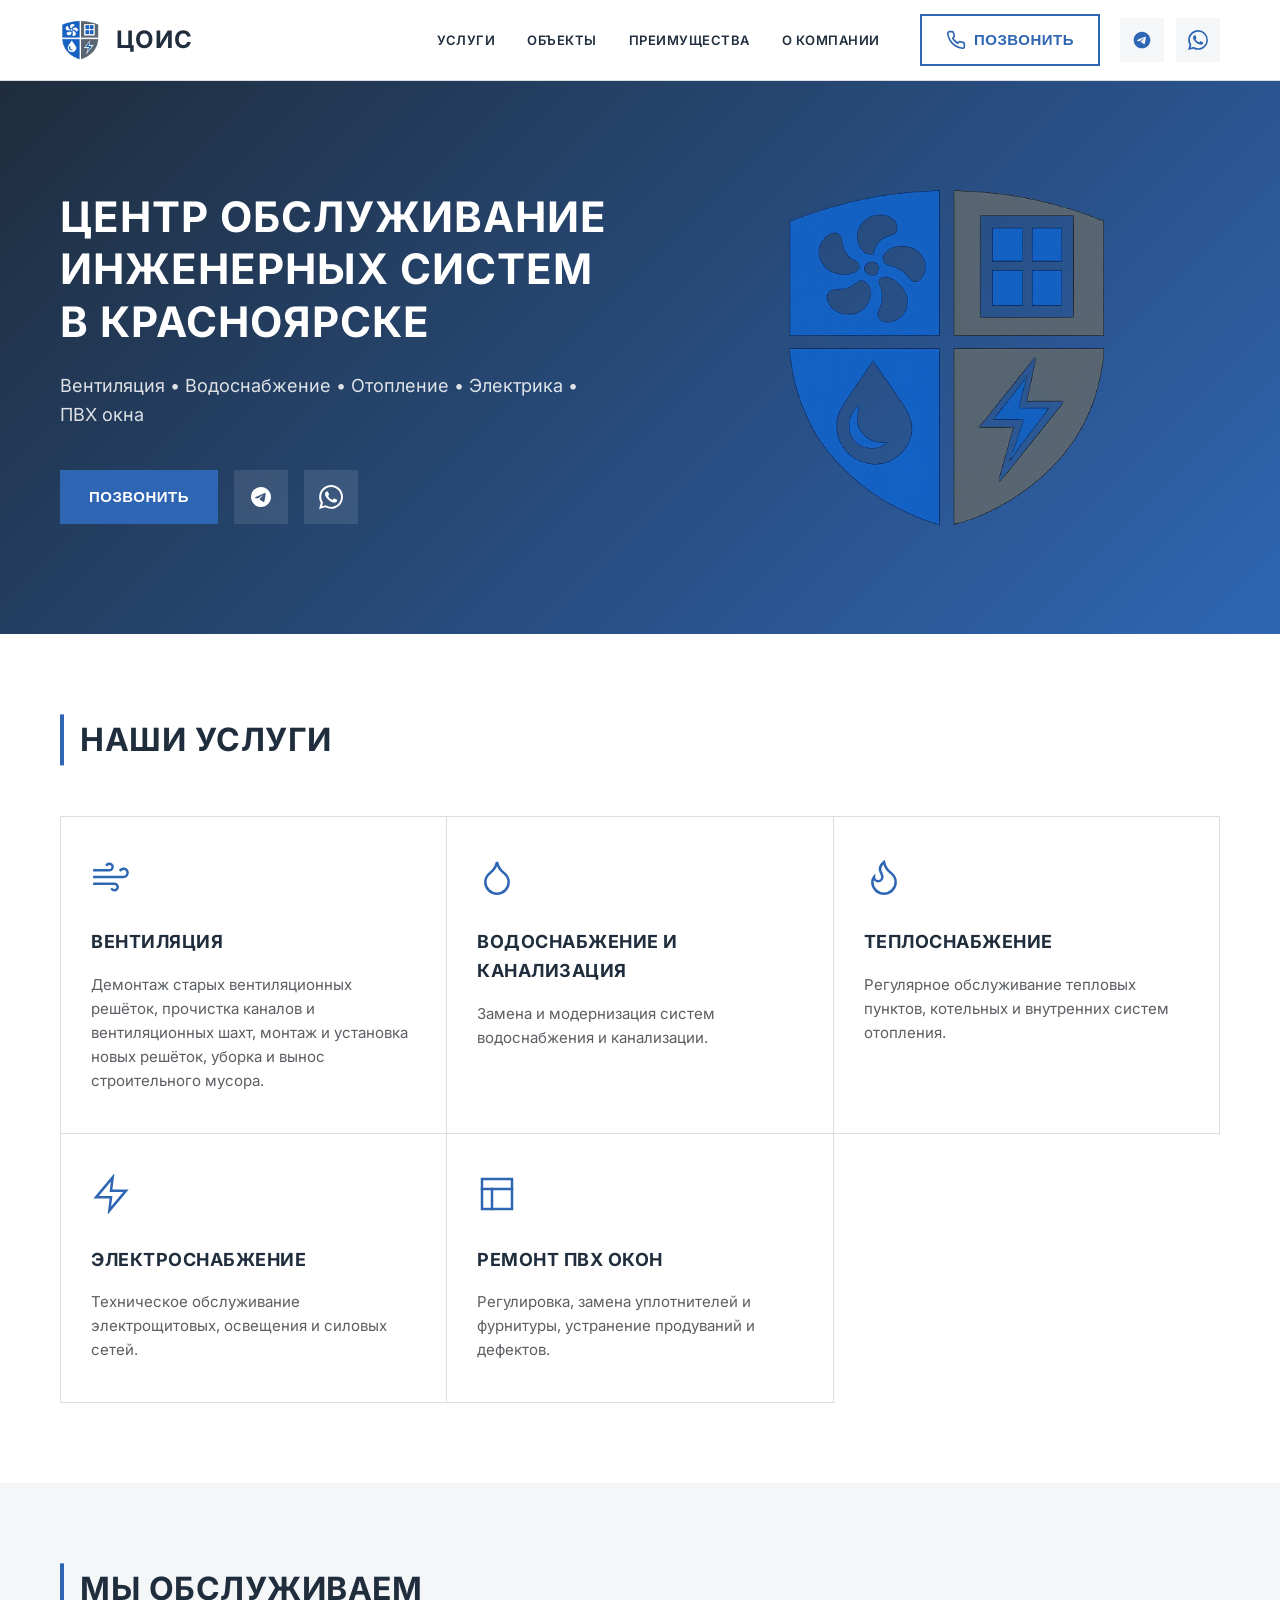
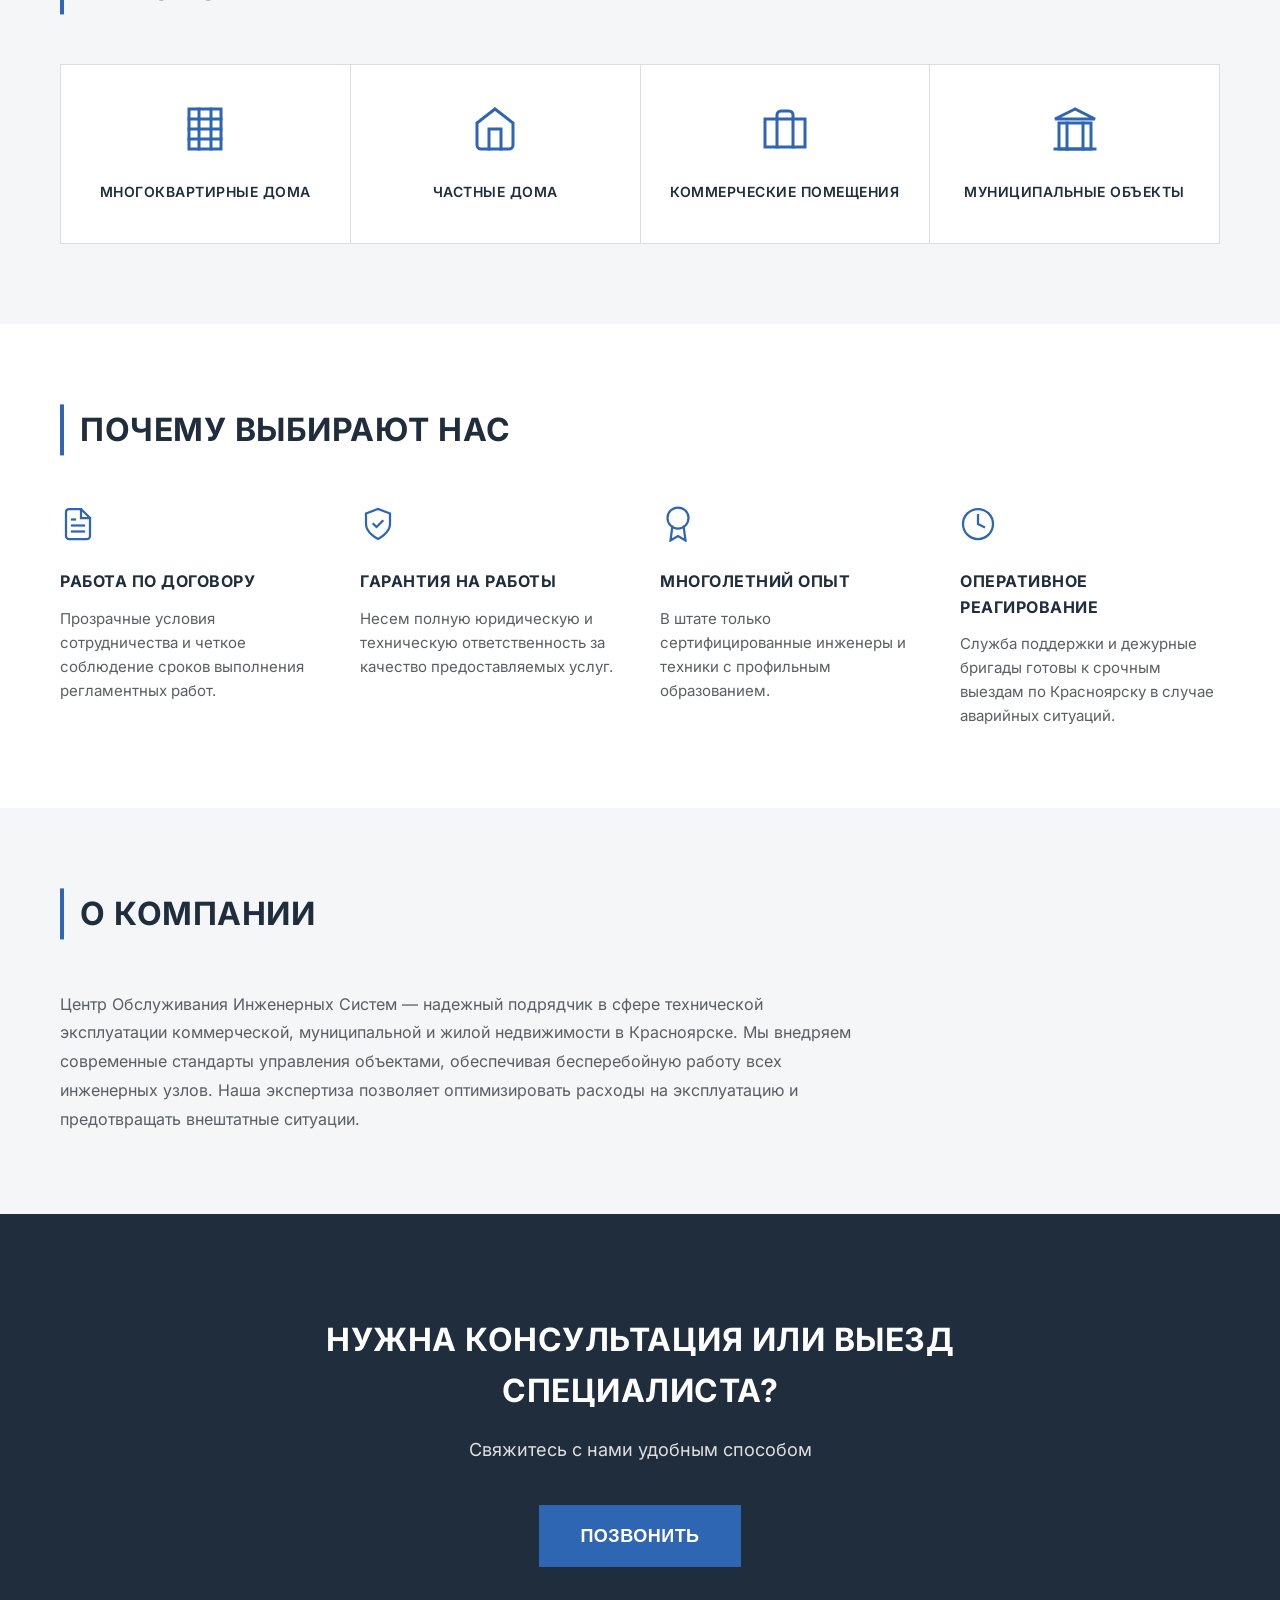
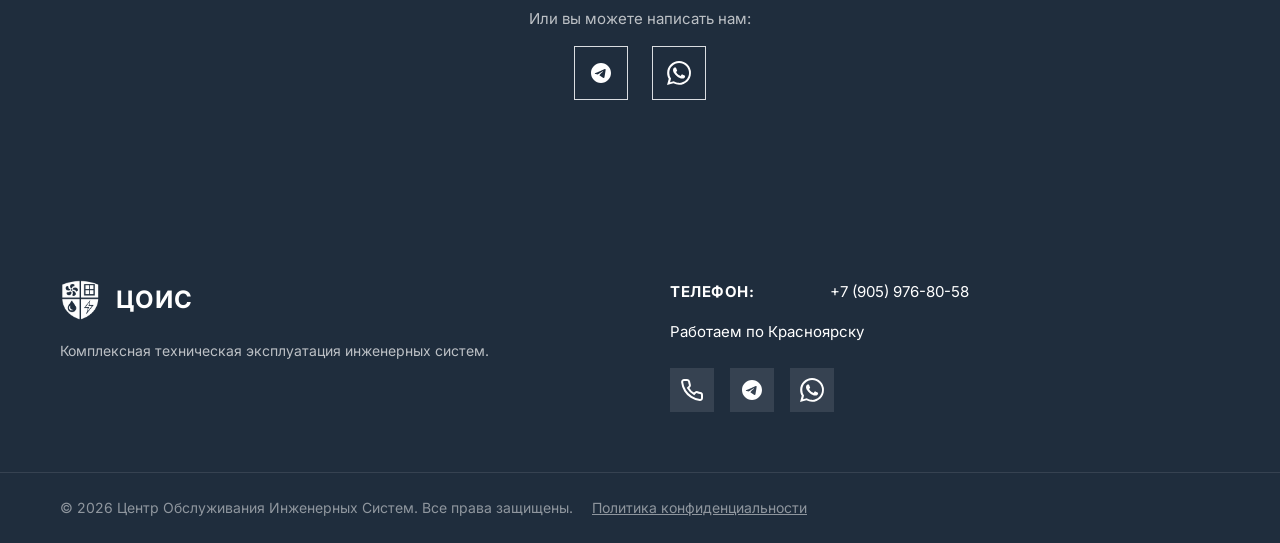
==== commit 93970658: "Refactor: Organize into css, js, fonts directories and localize Google Fonts" ====
--- a/index.html
+++ b/index.html
@@ -16,8 +16,8 @@
     <link rel="apple-touch-icon" href="image/logo.png">
 
 
-    <link rel="stylesheet" href="styles.css">
-    <link href="https://fonts.googleapis.com/css2?family=Inter:wght@400;500;600;700&display=swap" rel="stylesheet">
+    <link rel="stylesheet" href="css/styles.css">
+    <link rel="stylesheet" href="css/fonts.css">
     <!-- Yandex.Metrika counter -->
     <script type="text/javascript">
         (function (m, e, t, r, i, k, a) {
@@ -424,7 +424,7 @@
         </svg>
     </button>
 
-    <script src="main.js"></script>
+    <script src="js/main.js"></script>
 </body>
 
 </html>
--- a/css/styles.css
+++ b/css/styles.css
@@ -0,0 +1,1086 @@
+:root {
+    --primary-blue: #2F66B3;
+    --primary-blue-hover: #244f8f;
+    --dark-blue: #1f2d3d;
+    --grey-text: #5B5F63;
+    --bg-white: #FFFFFF;
+    --bg-light: #f4f6f8;
+    --border-color: #daddE1;
+}
+
+* {
+    margin: 0;
+    padding: 0;
+    box-sizing: border-box;
+}
+
+html,
+body {
+    overflow-x: hidden;
+}
+
+html {
+    scroll-behavior: smooth;
+}
+
+body {
+    font-family: 'Inter', sans-serif;
+    color: var(--dark-blue);
+    background-color: var(--bg-white);
+    line-height: 1.6;
+    font-size: 16px;
+    -webkit-font-smoothing: antialiased;
+}
+
+a {
+    text-decoration: none;
+    color: inherit;
+    transition: color 0.2s ease, background-color 0.2s ease;
+}
+
+.container {
+    max-width: 1200px;
+    margin: 0 auto;
+    padding: 0 20px;
+}
+
+.section {
+    padding: 80px 0;
+}
+
+.bg-light {
+    background-color: var(--bg-light);
+}
+
+.section-title {
+    font-size: 32px;
+    font-weight: 700;
+    color: var(--dark-blue);
+    margin-bottom: 50px;
+    text-align: left;
+    position: relative;
+    padding-left: 20px;
+    text-transform: uppercase;
+    letter-spacing: 0.5px;
+}
+
+.section-title::before {
+    content: '';
+    position: absolute;
+    left: 0;
+    top: 50%;
+    transform: translateY(-50%);
+    height: 100%;
+    width: 4px;
+    background-color: var(--primary-blue);
+}
+
+.btn {
+    display: inline-block;
+    padding: 14px 28px;
+    font-size: 15px;
+    font-weight: 600;
+    cursor: pointer;
+    transition: background-color 0.2s ease, border-color 0.2s ease, color 0.2s ease;
+    text-align: center;
+    border-radius: 0;
+    line-height: 24px;
+    text-transform: uppercase;
+    letter-spacing: 0.5px;
+}
+
+.btn-primary {
+    background-color: var(--primary-blue);
+    color: var(--bg-white);
+    border: 1px solid var(--primary-blue);
+}
+
+.btn-primary:hover {
+    background-color: var(--primary-blue-hover);
+    border-color: var(--primary-blue-hover);
+}
+
+.btn-outline {
+    background-color: transparent;
+    color: var(--dark-blue);
+    border: 1px solid var(--dark-blue);
+}
+
+.btn-outline:hover {
+    background-color: var(--dark-blue);
+    color: var(--bg-white);
+}
+
+.header {
+    background-color: var(--bg-white);
+    border-bottom: 1px solid var(--border-color);
+    position: fixed;
+    width: 100%;
+    top: 0;
+    left: 0;
+    z-index: 100;
+    transition: transform 0.3s ease;
+}
+
+.header.header-hidden {
+    transform: translateY(-100%);
+}
+
+.header+main {
+    margin-top: 80px;
+}
+
+.header-container {
+    display: flex;
+    justify-content: space-between;
+    align-items: center;
+    height: 80px;
+}
+
+.logo {
+    display: flex;
+    align-items: center;
+    gap: 16px;
+    font-size: 24px;
+    font-weight: 700;
+    color: var(--dark-blue);
+    letter-spacing: 1px;
+}
+
+.logo-img {
+    height: 40px;
+    width: auto;
+}
+
+.logo-text {
+    text-transform: uppercase;
+}
+
+.logo-img-footer {
+    height: 40px;
+    width: auto;
+    filter: brightness(0) invert(1);
+}
+
+.header-right {
+    display: flex;
+    align-items: center;
+    gap: 40px;
+}
+
+.header-actions {
+    display: flex;
+    align-items: center;
+    gap: 20px;
+}
+
+.header-socials {
+    display: flex;
+    gap: 12px;
+}
+
+.header-social-icon {
+    display: flex;
+    align-items: center;
+    justify-content: center;
+    width: 44px;
+    height: 44px;
+    border-radius: 0;
+    background-color: var(--bg-light);
+    color: var(--primary-blue);
+    transition: background-color 0.2s ease, color 0.2s ease;
+}
+
+.header-social-icon svg {
+    width: 20px;
+    height: 20px;
+}
+
+.header-social-icon:hover {
+    background-color: var(--primary-blue);
+    color: var(--bg-white);
+}
+
+.btn-call-outline {
+    display: inline-flex;
+    align-items: center;
+    justify-content: center;
+    gap: 8px;
+    padding: 12px 24px;
+    background-color: var(--bg-white);
+    border: 2px solid var(--primary-blue);
+    color: var(--primary-blue);
+    font-size: 15px;
+    font-weight: 600;
+    cursor: pointer;
+    text-transform: uppercase;
+    letter-spacing: 0.5px;
+    transition: all 0.3s ease;
+}
+
+.btn-call-outline:hover {
+    background-color: var(--primary-blue);
+    color: var(--bg-white);
+}
+
+.btn-icon {
+    width: 20px;
+    height: 20px;
+    transition: color 0.3s ease;
+}
+
+.nav {
+    display: flex;
+    gap: 32px;
+}
+
+.nav a {
+    font-size: 13px;
+    font-weight: 600;
+    color: var(--dark-blue);
+    text-transform: uppercase;
+    letter-spacing: 0.5px;
+}
+
+.nav a:hover {
+    color: var(--primary-blue);
+}
+
+.hero {
+    background: linear-gradient(135deg, var(--dark-blue) 0%, var(--primary-blue) 100%);
+    color: var(--bg-white);
+    padding: 100px 0;
+}
+
+.hero-container {
+    display: flex;
+    align-items: center;
+    justify-content: space-between;
+    gap: 60px;
+}
+
+.hero-content {
+    flex: 1;
+    max-width: 600px;
+}
+
+.hero-title {
+    font-size: 42px;
+    font-weight: 700;
+    line-height: 1.25;
+    margin-bottom: 24px;
+    text-transform: uppercase;
+    letter-spacing: 1px;
+}
+
+.hero-subtitle {
+    font-size: 18px;
+    color: rgba(255, 255, 255, 0.85);
+    margin-bottom: 40px;
+    font-weight: 400;
+    line-height: 1.6;
+}
+
+.hero-actions {
+    display: flex;
+    align-items: center;
+    gap: 16px;
+    flex-wrap: wrap;
+}
+
+.hero-socials {
+    display: flex;
+    gap: 16px;
+}
+
+.hero-social-icon {
+    display: flex;
+    align-items: center;
+    justify-content: center;
+    width: 54px;
+    height: 54px;
+    border-radius: 0;
+    background-color: rgba(255, 255, 255, 0.1);
+    color: var(--bg-white);
+    transition: background-color 0.2s ease, transform 0.2s ease;
+}
+
+.hero-social-icon svg {
+    width: 24px;
+    height: 24px;
+}
+
+.hero-social-icon:hover {
+    background-color: var(--primary-blue);
+}
+
+.hero-visual {
+    flex: 1;
+    display: flex;
+    justify-content: center;
+    align-items: center;
+}
+
+.hero-logo {
+    width: 350px;
+    height: auto;
+}
+
+.services-grid {
+    display: grid;
+    grid-template-columns: repeat(auto-fit, minmax(300px, 1fr));
+    gap: 0;
+    border-top: 1px solid var(--border-color);
+    border-left: 1px solid var(--border-color);
+}
+
+.service-card {
+    background-color: var(--bg-white);
+    padding: 40px 30px;
+    text-align: left;
+    border-right: 1px solid var(--border-color);
+    border-bottom: 1px solid var(--border-color);
+    transition: background-color 0.2s ease;
+}
+
+.service-card:hover {
+    background-color: var(--bg-light);
+}
+
+.service-icon {
+    margin-bottom: 24px;
+    color: var(--primary-blue);
+}
+
+.service-icon svg {
+    width: 40px;
+    height: 40px;
+}
+
+.service-card h3 {
+    font-size: 18px;
+    font-weight: 700;
+    color: var(--dark-blue);
+    margin-bottom: 16px;
+    text-transform: uppercase;
+    letter-spacing: 0.5px;
+}
+
+.service-card p {
+    color: var(--grey-text);
+    font-size: 15px;
+}
+
+.objects-grid {
+    display: grid;
+    grid-template-columns: repeat(auto-fit, minmax(220px, 1fr));
+    gap: 0;
+    border-top: 1px solid var(--border-color);
+    border-left: 1px solid var(--border-color);
+}
+
+.object-item {
+    background-color: var(--bg-white);
+    padding: 40px 20px;
+    text-align: center;
+    border-right: 1px solid var(--border-color);
+    border-bottom: 1px solid var(--border-color);
+    transition: background-color 0.2s ease;
+}
+
+.object-item:hover {
+    background-color: var(--primary-blue);
+    color: var(--bg-white);
+}
+
+.object-item:hover .object-icon {
+    color: var(--bg-white);
+}
+
+.object-item:hover h3 {
+    color: var(--bg-white);
+}
+
+.object-icon {
+    color: var(--primary-blue);
+    margin-bottom: 20px;
+    transition: color 0.2s ease;
+}
+
+.object-icon svg {
+    width: 48px;
+    height: 48px;
+    stroke-width: 1.5;
+}
+
+.object-item h3 {
+    font-size: 14px;
+    font-weight: 600;
+    color: var(--dark-blue);
+    text-transform: uppercase;
+    letter-spacing: 0.5px;
+    transition: color 0.2s ease;
+}
+
+.advantages-grid {
+    display: grid;
+    grid-template-columns: repeat(auto-fit, minmax(260px, 1fr));
+    gap: 40px;
+}
+
+.advantage-card {
+    text-align: left;
+}
+
+.advantage-icon {
+    margin-bottom: 20px;
+    color: var(--primary-blue);
+}
+
+.advantage-icon svg {
+    width: 36px;
+    height: 36px;
+}
+
+.advantage-card h3 {
+    font-size: 16px;
+    font-weight: 700;
+    color: var(--dark-blue);
+    margin-bottom: 12px;
+    text-transform: uppercase;
+    letter-spacing: 0.5px;
+}
+
+.advantage-card p {
+    color: var(--grey-text);
+    font-size: 15px;
+}
+
+.about-content {
+    max-width: 800px;
+}
+
+.about-text {
+    font-size: 16px;
+    color: var(--grey-text);
+    line-height: 1.8;
+}
+
+.cta {
+    background-color: var(--dark-blue);
+    color: var(--bg-white);
+    padding: 100px 0;
+    text-align: center;
+}
+
+.cta-content {
+    max-width: 700px;
+    margin: 0 auto;
+    display: flex;
+    flex-direction: column;
+    align-items: center;
+}
+
+.cta-title {
+    font-size: 32px;
+    font-weight: 700;
+    color: var(--bg-white);
+    margin-bottom: 20px;
+    text-transform: uppercase;
+    letter-spacing: 0.5px;
+}
+
+.cta-subtitle {
+    font-size: 18px;
+    color: rgba(255, 255, 255, 0.85);
+    margin-bottom: 40px;
+}
+
+.cta-main-btn {
+    font-size: 18px;
+    padding: 18px 40px;
+    margin-bottom: 40px;
+}
+
+.cta-messengers-group {
+    display: flex;
+    flex-direction: column;
+    align-items: center;
+}
+
+.cta-messengers-title {
+    font-size: 15px;
+    color: rgba(255, 255, 255, 0.7);
+    margin-bottom: 15px;
+}
+
+.cta-socials {
+    display: flex;
+    gap: 24px;
+    justify-content: center;
+}
+
+.cta-social-icon {
+    display: flex;
+    align-items: center;
+    justify-content: center;
+    width: 54px;
+    height: 54px;
+    border-radius: 0;
+    background-color: transparent;
+    border: 1px solid var(--border-color);
+    color: var(--bg-white);
+    transition: background-color 0.2s ease, color 0.2s ease;
+}
+
+.cta-social-icon svg {
+    width: 24px;
+    height: 24px;
+}
+
+.cta-social-icon:hover {
+    background-color: var(--primary-blue);
+    color: var(--bg-white);
+    border-color: var(--primary-blue);
+}
+
+.footer {
+    background-color: var(--dark-blue);
+    color: var(--bg-white);
+    padding-top: 80px;
+}
+
+.footer-container {
+    display: flex;
+    justify-content: space-between;
+    flex-wrap: wrap;
+    gap: 60px;
+    margin-bottom: 60px;
+}
+
+.footer-info {
+    flex: 1;
+    min-width: 250px;
+}
+
+.footer-logo {
+    color: var(--bg-white);
+    margin-bottom: 20px;
+}
+
+.footer-info p {
+    color: rgba(255, 255, 255, 0.7);
+    font-size: 14px;
+}
+
+.footer-contacts {
+    flex: 1;
+    display: flex;
+    flex-direction: column;
+    gap: 16px;
+    min-width: 300px;
+}
+
+.contact-item {
+    display: flex;
+    align-items: flex-start;
+}
+
+.contact-label {
+    min-width: 160px;
+    color: var(--primary-blue);
+    font-weight: 700;
+    font-size: 13px;
+    text-transform: uppercase;
+    letter-spacing: 0.5px;
+}
+
+.footer-contacts span,
+.footer-contacts a {
+    color: var(--bg-white);
+    font-size: 15px;
+}
+
+.footer-contacts a:hover {
+    color: var(--primary-blue);
+}
+
+.footer-socials {
+    display: flex;
+    gap: 16px;
+    margin-top: 8px;
+}
+
+.social-icon {
+    display: flex;
+    align-items: center;
+    justify-content: center;
+    width: 44px;
+    height: 44px;
+    border-radius: 0;
+    background-color: rgba(255, 255, 255, 0.1);
+    color: var(--primary-blue);
+    transition: background-color 0.2s ease, color 0.2s ease;
+}
+
+.social-icon svg {
+    width: 24px;
+    height: 24px;
+}
+
+.social-icon:hover {
+    background-color: var(--primary-blue);
+    color: var(--bg-white);
+}
+
+.footer-bottom {
+    border-top: 1px solid rgba(255, 255, 255, 0.1);
+    padding: 24px 0;
+    text-align: left;
+    font-size: 14px;
+    color: rgba(255, 255, 255, 0.5);
+}
+
+.popup-overlay {
+    position: fixed;
+    top: 0;
+    left: 0;
+    width: 100%;
+    height: 100%;
+    background-color: rgba(31, 45, 61, 0.8);
+    display: flex;
+    justify-content: center;
+    align-items: center;
+    z-index: 1000;
+    opacity: 0;
+    visibility: hidden;
+    transition: opacity 0.3s ease, visibility 0.3s ease;
+}
+
+.popup-overlay.active {
+    opacity: 1;
+    visibility: visible;
+}
+
+.popup-content {
+    background-color: var(--bg-white);
+    padding: 50px 40px;
+    width: 100%;
+    max-width: 450px;
+    position: relative;
+    text-align: center;
+    transform: translateY(20px);
+    transition: transform 0.3s ease;
+}
+
+.popup-overlay.active .popup-content {
+    transform: translateY(0);
+}
+
+.popup-close {
+    position: absolute;
+    top: 20px;
+    right: 20px;
+    background: transparent;
+    border: none;
+    color: var(--grey-text);
+    cursor: pointer;
+    transition: color 0.2s ease;
+}
+
+.popup-close svg {
+    width: 24px;
+    height: 24px;
+}
+
+.popup-close:hover {
+    color: var(--primary-blue);
+}
+
+.popup-title {
+    font-size: 24px;
+    font-weight: 700;
+    color: var(--primary-blue);
+    margin-bottom: 20px;
+    text-transform: uppercase;
+    letter-spacing: 0.5px;
+}
+
+.popup-phone {
+    display: inline-block;
+    font-size: 28px;
+    font-weight: 700;
+    color: var(--primary-blue);
+    margin-bottom: 30px;
+    transition: color 0.2s ease;
+}
+
+.popup-phone:hover {
+    color: var(--primary-blue-hover);
+}
+
+.popup-subtitle {
+    font-size: 15px;
+    color: var(--grey-text);
+    margin-bottom: 20px;
+}
+
+.popup-messengers {
+    display: flex;
+    flex-direction: column;
+    gap: 15px;
+}
+
+.messenger-btn {
+    display: flex;
+    align-items: center;
+    justify-content: center;
+    gap: 10px;
+    padding: 14px;
+    border-radius: 0;
+    font-size: 16px;
+    font-weight: 600;
+    border: 1px solid var(--border-color);
+    color: var(--dark-blue);
+    transition: all 0.2s ease;
+    text-transform: uppercase;
+    letter-spacing: 0.5px;
+}
+
+.messenger-btn svg {
+    width: 20px;
+    height: 20px;
+    color: var(--primary-blue);
+    transition: color 0.2s ease;
+}
+
+.messenger-btn:hover {
+    border-color: var(--primary-blue);
+    background-color: var(--primary-blue);
+    color: var(--bg-white);
+}
+
+.messenger-btn:hover svg {
+    color: var(--bg-white);
+}
+
+@media (max-width: 992px) {
+    .header-right {
+        gap: 20px;
+    }
+
+    .nav {
+        display: none;
+    }
+
+    .hero-container {
+        flex-direction: column;
+        text-align: center;
+        gap: 40px;
+    }
+
+    .hero-visual {
+        display: none;
+    }
+
+    .hero-title {
+        font-size: 32px;
+    }
+
+    .hero-actions {
+        justify-content: center;
+    }
+
+    .section-title {
+        text-align: center;
+        padding-left: 0;
+    }
+
+    .section-title::before {
+        display: none;
+    }
+
+    .about-text {
+        text-align: center;
+    }
+}
+
+@media (max-width: 768px) {
+    .header-container {
+        flex-direction: row;
+        height: auto;
+        gap: 15px;
+        padding: 10px 20px;
+        align-items: center;
+        justify-content: space-between;
+    }
+
+    .header-right {
+        gap: 15px;
+        width: auto;
+    }
+
+    .header-actions {
+        gap: 12px;
+    }
+
+    .header-social-icon {
+        width: 44px;
+        height: 44px;
+    }
+
+    .header-social-icon svg {
+        width: 24px;
+        height: 24px;
+    }
+
+    .btn-call-outline .btn-text {
+        display: none;
+    }
+
+    .btn-call-outline {
+        padding: 0;
+        width: 44px;
+        height: 44px;
+        border-radius: 0;
+    }
+
+    .header-socials {
+        display: none;
+    }
+
+    .btn-call-outline .btn-icon {
+        margin: 0;
+    }
+
+    .hero {
+        padding: 60px 0;
+    }
+
+    .hero-title {
+        font-size: 28px;
+    }
+
+    .hero-subtitle {
+        font-size: 16px;
+    }
+
+    .cta {
+        padding: 60px 0;
+    }
+
+    .cta-title {
+        font-size: 28px;
+    }
+
+    .privacy-page {
+        padding: 30px 0;
+    }
+
+    .privacy-content {
+        padding: 30px 20px;
+        border: none;
+        border-radius: 0;
+    }
+
+    .privacy-text h2 {
+        font-size: 18px;
+    }
+}
+
+.scroll-top-btn {
+    position: fixed;
+    bottom: 30px;
+    right: 30px;
+    width: 48px;
+    height: 48px;
+    background-color: var(--primary-blue);
+    color: var(--bg-white);
+    border: none;
+    border-radius: 0;
+    display: flex;
+    align-items: center;
+    justify-content: center;
+    cursor: pointer;
+    box-shadow: 0 4px 12px rgba(0, 0, 0, 0.2);
+    opacity: 0;
+    visibility: hidden;
+    transform: translateY(20px);
+    transition: opacity 0.3s ease, visibility 0.3s ease, background-color 0.3s ease;
+    z-index: 900;
+}
+
+.scroll-top-btn.visible {
+    opacity: 1;
+    visibility: visible;
+    transform: translateY(0);
+}
+
+.scroll-top-btn:hover {
+    background-color: var(--primary-blue-hover);
+}
+
+.scroll-top-btn svg {
+    width: 24px;
+    height: 24px;
+}
+
+@media (max-width: 768px) {
+    .scroll-top-btn {
+        bottom: 20px;
+        right: 20px;
+        width: 44px;
+        height: 44px;
+    }
+}
+
+@media (max-width: 480px) {
+    .hero-title {
+        font-size: 24px;
+    }
+
+    .hero .btn,
+    .cta .btn {
+        width: 100%;
+        display: block;
+    }
+
+    .header-container {
+        padding: 15px 20px;
+    }
+
+    .services-grid,
+    .objects-grid {
+        border: none;
+        gap: 20px;
+    }
+
+    .cta-socials {
+        gap: 15px;
+    }
+
+    .section-title {
+        font-size: 24px;
+        margin-bottom: 24px;
+        word-wrap: break-word;
+        hyphens: auto;
+    }
+
+    .privacy-page {
+        padding: 20px 0;
+    }
+
+    .privacy-content {
+        padding: 25px 20px;
+    }
+
+    .privacy-text p {
+        font-size: 14px;
+        line-height: 1.6;
+    }
+
+    .privacy-text h2 {
+        font-size: 16px;
+        margin: 25px 0 15px;
+    }
+}
+
+.error-page {
+    display: block;
+}
+
+.error-main {
+    display: flex;
+    align-items: center;
+    justify-content: center;
+    padding: 80px 20px 140px;
+    background: var(--bg-white);
+}
+
+.error-card {
+    display: flex;
+    align-items: center;
+    max-width: 900px;
+    margin: 0 auto;
+}
+
+.error-visual {
+    flex: 1;
+    display: flex;
+    align-items: center;
+    justify-content: flex-end;
+    padding-right: 40px;
+    border-right: 1px solid var(--border-color);
+    font-size: 100px;
+    font-weight: 800;
+    color: var(--primary-blue);
+    line-height: 1;
+    letter-spacing: -3px;
+}
+
+.error-content {
+    flex: 1.2;
+    padding-left: 40px;
+}
+
+.error-badge {
+    display: inline-block;
+    padding: 6px 12px;
+    background: rgba(30, 64, 175, 0.1);
+    color: var(--primary-blue);
+    font-weight: 600;
+    font-size: 14px;
+    margin-bottom: 20px;
+}
+
+.error-title {
+    font-size: 36px;
+    font-weight: 700;
+    color: var(--dark-blue);
+    margin-bottom: 20px;
+    line-height: 1.2;
+}
+
+.error-message {
+    font-size: 16px;
+    color: var(--text-light);
+    line-height: 1.6;
+    margin-bottom: 40px;
+}
+
+@media (max-width: 768px) {
+    .error-page {
+        display: block;
+        min-height: auto;
+    }
+
+    .error-main {
+        display: block;
+        padding: 30px 20px;
+    }
+
+    .error-card {
+        display: block;
+        text-align: center;
+    }
+
+    .error-visual {
+        display: block;
+        border-right: none;
+        border-bottom: 1px solid var(--border-color);
+        padding: 0 0 20px 0;
+        margin-bottom: 20px;
+        font-size: 80px;
+        width: 100%;
+    }
+
+    .error-content {
+        display: block;
+        padding: 0;
+        width: 100%;
+    }
+
+    .error-title {
+        font-size: 28px;
+    }
+}
--- a/css/fonts.css
+++ b/css/fonts.css
@@ -0,0 +1,28 @@
+@font-face {
+  font-family: 'Inter';
+  font-style: normal;
+  font-weight: 400;
+  font-display: swap;
+  src: url(../fonts/inter-3.woff2) format('truetype');
+}
+@font-face {
+  font-family: 'Inter';
+  font-style: normal;
+  font-weight: 500;
+  font-display: swap;
+  src: url(../fonts/inter-0.woff2) format('truetype');
+}
+@font-face {
+  font-family: 'Inter';
+  font-style: normal;
+  font-weight: 600;
+  font-display: swap;
+  src: url(../fonts/inter-2.woff2) format('truetype');
+}
+@font-face {
+  font-family: 'Inter';
+  font-style: normal;
+  font-weight: 700;
+  font-display: swap;
+  src: url(../fonts/inter-1.woff2) format('truetype');
+}
